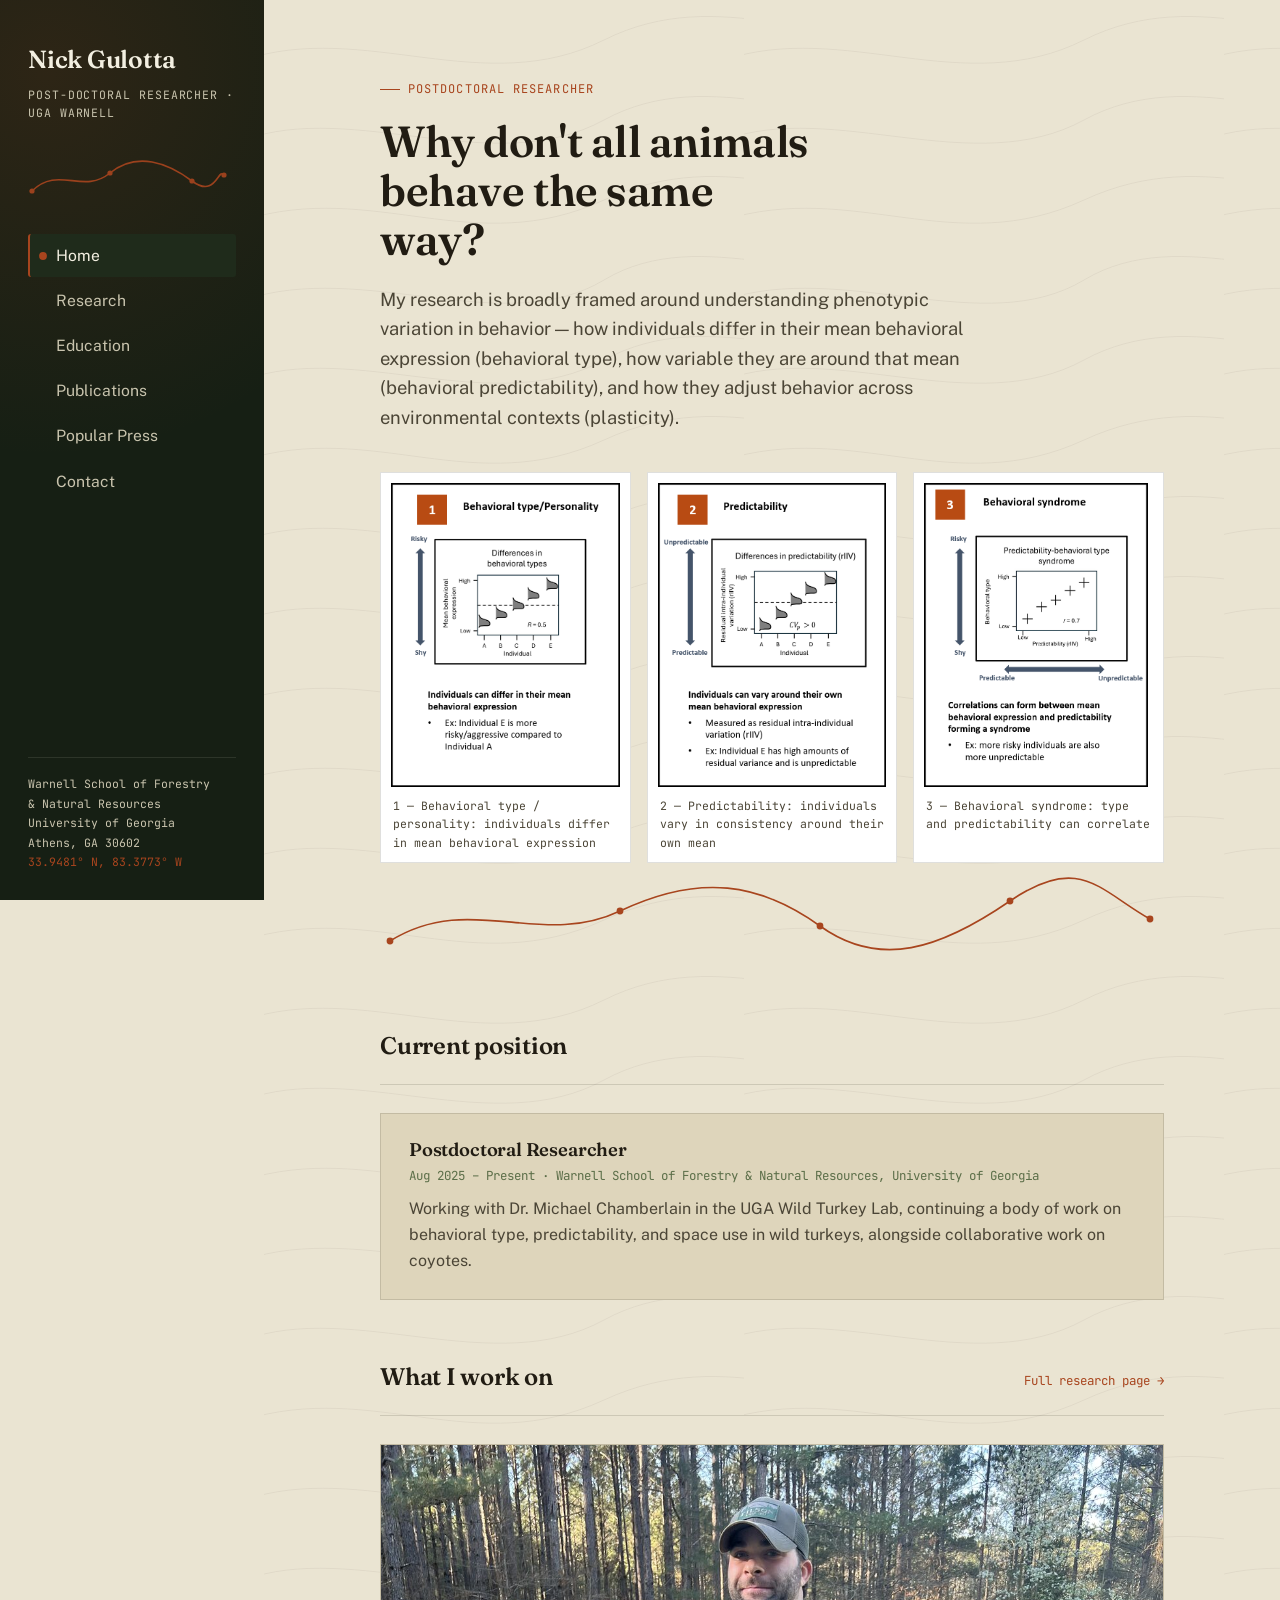
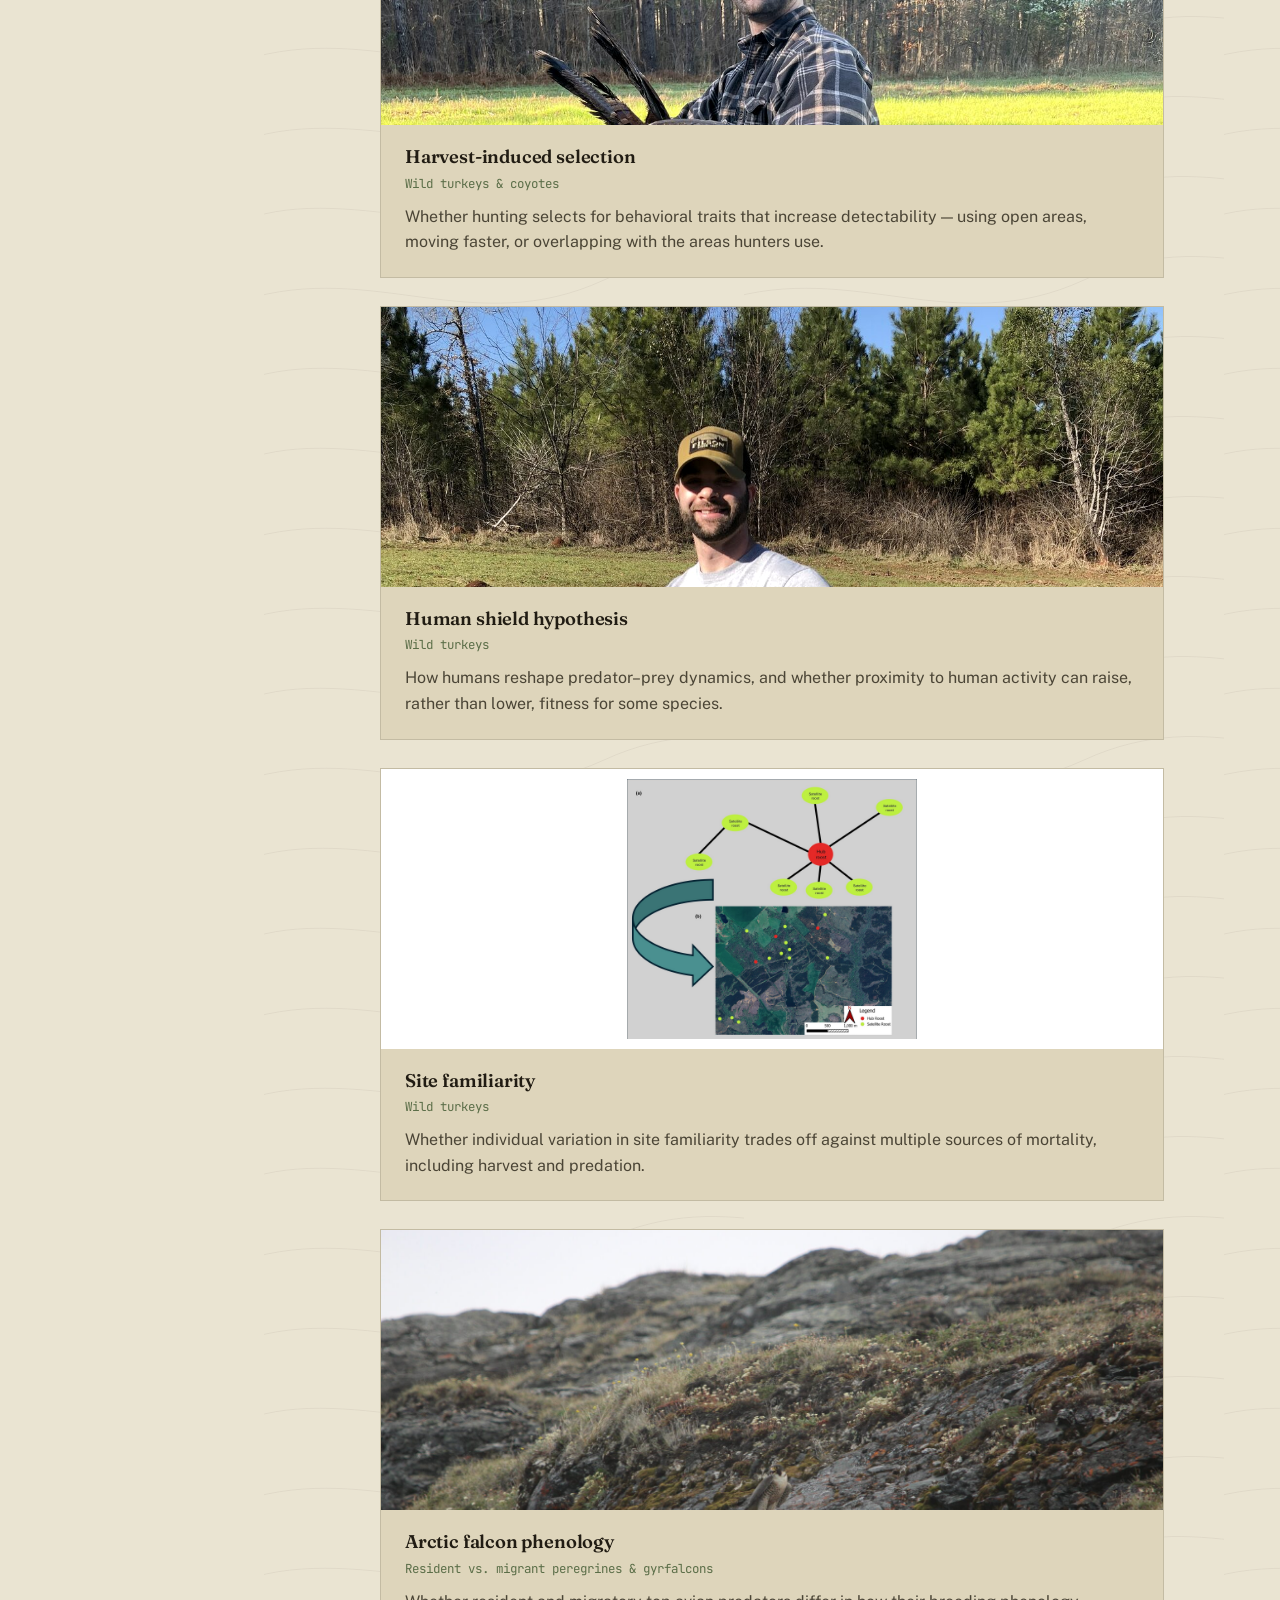
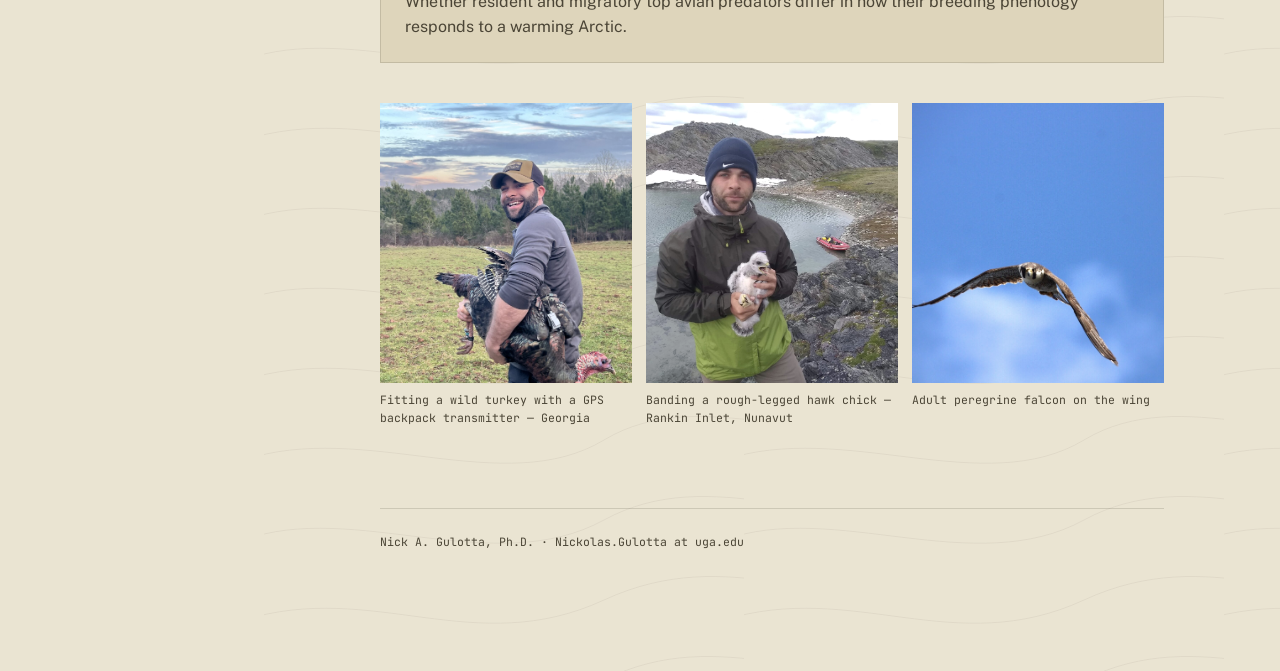
==== index.html @ 13ace090 "Add files via upload" ====
<!DOCTYPE html>
<html lang="en">
<head>
<meta charset="UTF-8">
<meta name="viewport" content="width=device-width, initial-scale=1.0">
<title>Nick Gulotta — Post-Doctoral Researcher</title>
<meta name="description" content="Nick A. Gulotta, Ph.D. — Postdoctoral researcher studying the causes and consequences of individual variation in animal movement and behavior.">
<link rel="preconnect" href="https://fonts.googleapis.com">
<link rel="preconnect" href="https://fonts.gstatic.com" crossorigin>
<link href="https://fonts.googleapis.com/css2?family=Fraunces:opsz,wght@9..144,400;9..144,500;9..144,600;9..144,700&family=Public+Sans:wght@400;500;600&family=JetBrains+Mono:wght@400;500&display=swap" rel="stylesheet">
<link rel="stylesheet" href="styles.css">
</head>
<body>
<div class="shell">

  <aside class="sidebar">
    <div class="brand">
      <span class="brand-name">Nick Gulotta</span>
      <span class="brand-role">Post-Doctoral Researcher · UGA Warnell</span>
    </div>
    <button class="nav-toggle" aria-expanded="false">Menu ▾</button>

    <div class="sidebar-track" aria-hidden="true">
      <svg width="200" height="46" viewBox="0 0 200 46" xmlns="http://www.w3.org/2000/svg">
        <path class="track-path" style="stroke-dasharray:220;stroke-dashoffset:220;" d="M4 36 C 30 10, 55 40, 82 18 S 140 8, 164 26 S 190 12, 196 20" stroke="#A8451E" stroke-width="1.4" fill="none" stroke-linecap="round"/>
        <circle class="track-dot" style="animation-delay:.3s" cx="4" cy="36" r="2.6"/>
        <circle class="track-dot" style="animation-delay:.9s" cx="82" cy="18" r="2.6"/>
        <circle class="track-dot" style="animation-delay:1.5s" cx="164" cy="26" r="2.6"/>
        <circle class="track-dot" style="animation-delay:2s" cx="196" cy="20" r="2.6"/>
      </svg>
    </div>

    <nav class="primary-nav" aria-label="Primary">
      <ul>
        <li><a href="index.html" class="active"><span class="wp"></span>Home</a></li>
        <li><a href="research.html"><span class="wp"></span>Research</a></li>
        <li><a href="education.html"><span class="wp"></span>Education</a></li>
        <li><a href="publications.html"><span class="wp"></span>Publications</a></li>
        <li><a href="press.html"><span class="wp"></span>Popular Press</a></li>
        <li><a href="contact.html"><span class="wp"></span>Contact</a></li>
      </ul>
    </nav>

    <div class="sidebar-foot">
      Warnell School of Forestry<br>&amp; Natural Resources<br>
      University of Georgia<br>
      Athens, GA 30602<br>
      <span class="coord">33.9481° N, 83.3773° W</span>
    </div>
  </aside>

  <main>
    <div class="page">

      <section class="hero">
        <span class="eyebrow">Postdoctoral Researcher</span>
        <h1>Why don't all animals behave the same way?</h1>
        <p class="lede">My research is broadly framed around understanding phenotypic variation in behavior — how individuals differ in their mean behavioral expression (behavioral type), how variable they are around that mean (behavioral predictability), and how they adjust behavior across environmental contexts (plasticity).</p>

        <div class="diagram-strip">
          <div class="d-item">
            <img src="images/plot-behavioral-type.png" alt="Diagram showing individuals differing in mean behavioral expression, from shy to risky">
            <div class="d-cap">1 — Behavioral type / personality: individuals differ in mean behavioral expression</div>
          </div>
          <div class="d-item">
            <img src="images/plot-predictability.png" alt="Diagram showing individuals differing in predictability of behavior around their mean">
            <div class="d-cap">2 — Predictability: individuals vary in consistency around their own mean</div>
          </div>
          <div class="d-item">
            <img src="images/plot-behavioral-syndrome.png" alt="Diagram showing a correlation between behavioral type and predictability, forming a behavioral syndrome">
            <div class="d-cap">3 — Behavioral syndrome: type and predictability can correlate</div>
          </div>
        </div>

        <div class="track-hero" aria-hidden="true">
          <svg width="100%" height="90" viewBox="0 0 780 90" preserveAspectRatio="xMinYMid meet" xmlns="http://www.w3.org/2000/svg">
            <path class="track-path" d="M10 70 C 90 20, 160 78, 240 40 S 380 12, 440 55 S 560 78, 630 30 S 720 20, 770 48" stroke-dasharray="900" stroke-dashoffset="900"/>
            <circle class="track-dot" style="animation-delay:.4s" cx="10" cy="70" r="3.4"/>
            <circle class="track-dot" style="animation-delay:1s" cx="240" cy="40" r="3.4"/>
            <circle class="track-dot" style="animation-delay:1.6s" cx="440" cy="55" r="3.4"/>
            <circle class="track-dot" style="animation-delay:2.1s" cx="630" cy="30" r="3.4"/>
            <circle class="track-dot" style="animation-delay:2.5s" cx="770" cy="48" r="3.4"/>
          </svg>
        </div>
      </section>

      <section class="section">
        <div class="section-head">
          <h2>Current position</h2>
        </div>
        <div class="card">
          <h3>Postdoctoral Researcher</h3>
          <div class="meta">Aug 2025 – Present · Warnell School of Forestry &amp; Natural Resources, University of Georgia</div>
          <p>Working with Dr. Michael Chamberlain in the UGA Wild Turkey Lab, continuing a body of work on behavioral type, predictability, and space use in wild turkeys, alongside collaborative work on coyotes.</p>
        </div>
      </section>

      <section class="section">
        <div class="section-head">
          <h2>What I work on</h2>
          <span class="count"><a href="research.html">Full research page →</a></span>
        </div>
        <div class="system-grid">
          <div class="card with-photo">
            <img src="images/turkey-harvest.jpg" alt="Nick Gulotta carrying a wild turkey after capture in Georgia">
            <div class="card-body">
              <h3>Harvest-induced selection</h3>
              <div class="meta">Wild turkeys &amp; coyotes</div>
              <p>Whether hunting selects for behavioral traits that increase detectability — using open areas, moving faster, or overlapping with the areas hunters use.</p>
            </div>
          </div>
          <div class="card with-photo">
            <img src="images/turkey-human-shield.jpg" alt="Nick Gulotta carrying a wild turkey in a sunny field, Georgia">
            <div class="card-body">
              <h3>Human shield hypothesis</h3>
              <div class="meta">Wild turkeys</div>
              <p>How humans reshape predator–prey dynamics, and whether proximity to human activity can raise, rather than lower, fitness for some species.</p>
            </div>
          </div>
          <div class="card with-photo">
            <img class="no-filter" src="images/diagram-hub-roost.png" alt="Diagram of a hub roost connected to several satellite roosts, with an aerial map showing roost locations">
            <div class="card-body">
              <h3>Site familiarity</h3>
              <div class="meta">Wild turkeys</div>
              <p>Whether individual variation in site familiarity trades off against multiple sources of mortality, including harvest and predation.</p>
            </div>
          </div>
          <div class="card with-photo">
            <img src="images/falcon-rock.jpg" alt="Peregrine falcon perched on an Arctic tundra rock outcrop">
            <div class="card-body">
              <h3>Arctic falcon phenology</h3>
              <div class="meta">Resident vs. migrant peregrines &amp; gyrfalcons</div>
              <p>Whether resident and migratory top avian predators differ in how their breeding phenology responds to a warming Arctic.</p>
            </div>
          </div>
        </div>
      </section>

      <div class="photo-strip">
        <div class="ps-item">
          <img src="images/nick-turkey-evening.jpg" alt="Nick Gulotta holding a wild turkey fitted with a GPS backpack transmitter, at dusk in Georgia">
          <div class="ps-cap">Fitting a wild turkey with a GPS backpack transmitter — Georgia</div>
        </div>
        <div class="ps-item">
          <img src="images/nick-falcon-chick.jpg" alt="Nick Gulotta holding a rough-legged hawk chick near Rankin Inlet, Nunavut">
          <div class="ps-cap">Banding a rough-legged hawk chick — Rankin Inlet, Nunavut</div>
        </div>
        <div class="ps-item">
          <img src="images/falcon-flying.jpg" alt="Adult peregrine falcon in flight against a blue sky">
          <div class="ps-cap">Adult peregrine falcon on the wing</div>
        </div>
      </div>

      <footer class="page-foot">
        Nick A. Gulotta, Ph.D. · Nickolas.Gulotta at uga.edu
      </footer>

    </div>
  </main>
</div>
<script src="script.js"></script>
</body>
</html>
---- styles.css ----
/* ============================================================
   Nick A. Gulotta — Wildlife Ecologist
   Design system: field journal + GPS telemetry
   ============================================================ */

:root{
  /* color */
  --pine:        #161F14;   /* sidebar / dark ground */
  --pine-2:      #1F2B1B;   /* hover on dark */
  --pine-line:   rgba(243,239,225,0.10);
  --paper:       #EAE4D2;   /* main content ground */
  --paper-2:     #DED5BB;   /* card ground */
  --paper-3:     #E2DBC5;
  --ink:         #211C13;   /* text on paper */
  --ink-soft:    #4B4536;   /* secondary text on paper */
  --cream:       #F3EFE1;   /* text on dark */
  --cream-soft:  #C9C4AE;   /* secondary text on dark */
  --rust:        #A8451E;   /* primary accent */
  --rust-2:      #8C3717;   /* accent hover / deep */
  --moss:        #5B6E48;   /* secondary accent */
  --line:        rgba(33,28,19,0.14);

  /* type */
  --font-display: "Fraunces", "Iowan Old Style", Georgia, serif;
  --font-body: "Public Sans", -apple-system, BlinkMacSystemFont, "Segoe UI", sans-serif;
  --font-mono: "JetBrains Mono", ui-monospace, "SFMono-Regular", Menlo, monospace;

  --sidebar-w: 264px;

  --contour: url('data:image/svg+xml;utf8,<svg xmlns="http://www.w3.org/2000/svg" width="480" height="480"><g fill="none" stroke="%23211C13" stroke-opacity="0.05" stroke-width="1"><path d="M-20 60 C 100 20, 220 100, 340 40 S 560 60, 640 10"/><path d="M-20 140 C 90 100, 230 180, 340 120 S 560 140, 640 90"/><path d="M-20 220 C 110 180, 210 260, 340 200 S 560 220, 640 170"/><path d="M-20 300 C 100 260, 240 340, 340 280 S 560 300, 640 250"/><path d="M-20 380 C 90 340, 230 420, 340 360 S 560 380, 640 330"/><path d="M-20 460 C 110 420, 210 500, 340 440 S 560 460, 640 410"/></g></svg>');
}

*, *::before, *::after{ box-sizing: border-box; }
html{ scroll-behavior: smooth; }
body{
  margin: 0;
  background: var(--paper);
  color: var(--ink);
  font-family: var(--font-body);
  font-size: 16px;
  line-height: 1.6;
  -webkit-font-smoothing: antialiased;
}
img{ max-width: 100%; display: block; }
a{ color: var(--rust); text-decoration: none; }
a:hover{ color: var(--rust-2); text-decoration: underline; }
a:focus-visible, button:focus-visible{
  outline: 2px solid var(--rust);
  outline-offset: 2px;
}
h1,h2,h3,h4{
  font-family: var(--font-display);
  font-weight: 600;
  color: var(--ink);
  line-height: 1.12;
  margin: 0 0 0.5em;
  letter-spacing: -0.01em;
}
p{ margin: 0 0 1em; }
.mono{ font-family: var(--font-mono); }

/* ---------- layout shell ---------- */
.shell{
  display: grid;
  grid-template-columns: var(--sidebar-w) 1fr;
  min-height: 100vh;
}

/* ---------- sidebar ---------- */
.sidebar{
  background: var(--pine);
  color: var(--cream);
  padding: 40px 28px 28px;
  position: sticky;
  top: 0;
  height: 100vh;
  display: flex;
  flex-direction: column;
  background-image:
    radial-gradient(circle at 18% 8%, rgba(168,69,30,0.16), transparent 45%);
}
.brand{
  display: block;
  margin-bottom: 6px;
}
.brand-name{
  font-family: var(--font-display);
  font-size: 1.55rem;
  font-weight: 600;
  color: var(--cream);
  letter-spacing: -0.01em;
}
.brand-role{
  display: block;
  font-family: var(--font-mono);
  font-size: 0.72rem;
  letter-spacing: 0.08em;
  text-transform: uppercase;
  color: var(--cream-soft);
  margin-top: 6px;
}
.sidebar-track{ margin: 26px 0 8px; opacity: 0.9; }

nav.primary-nav{
  margin-top: 18px;
  flex: 1;
}
nav.primary-nav ul{
  list-style: none;
  margin: 0; padding: 0;
}
nav.primary-nav li + li{ margin-top: 2px; }
nav.primary-nav a{
  display: flex;
  align-items: center;
  gap: 10px;
  color: var(--cream-soft);
  font-size: 0.98rem;
  padding: 9px 10px;
  border-radius: 3px;
  text-decoration: none;
  transition: color .15s ease, background .15s ease, padding-left .15s ease;
  border-left: 2px solid transparent;
}
nav.primary-nav a .wp{
  width: 6px; height: 6px; border-radius: 50%;
  background: transparent;
  flex: none;
  transition: background .15s ease, transform .15s ease;
}
nav.primary-nav a:hover{
  color: var(--cream);
  background: var(--pine-2);
  text-decoration: none;
}
nav.primary-nav a.active{
  color: var(--cream);
  border-left-color: var(--rust);
  background: var(--pine-2);
}
nav.primary-nav a.active .wp{
  background: var(--rust);
  transform: scale(1.3);
}

.sidebar-foot{
  border-top: 1px solid var(--pine-line);
  padding-top: 16px;
  font-family: var(--font-mono);
  font-size: 0.72rem;
  color: var(--cream-soft);
  line-height: 1.7;
}
.sidebar-foot .coord{ color: var(--rust); }

/* mobile nav toggle */
.nav-toggle{ display: none; }

/* ---------- main content ---------- */
main{
  position: relative;
  background-color: var(--paper);
  background-image: var(--contour);
  background-size: 480px 480px;
}
.page{
  max-width: 880px;
  margin: 0 auto;
  padding: 72px 48px 120px;
}
.page.wide{ max-width: 1000px; }

.eyebrow{
  display: inline-flex;
  align-items: center;
  gap: 8px;
  font-family: var(--font-mono);
  font-size: 0.75rem;
  letter-spacing: 0.09em;
  text-transform: uppercase;
  color: var(--rust);
  margin-bottom: 18px;
}
.eyebrow::before{
  content: "";
  width: 20px; height: 1px;
  background: var(--rust);
}

.hero h1{
  font-size: clamp(2.1rem, 3.4vw, 3.15rem);
  max-width: 15ch;
}
.hero .lede{
  font-size: 1.15rem;
  color: var(--ink-soft);
  max-width: 56ch;
  margin-top: 18px;
}

/* stat row */
.stats{
  display: grid;
  grid-template-columns: repeat(3, 1fr);
  gap: 1px;
  background: var(--line);
  border: 1px solid var(--line);
  margin: 48px 0 8px;
}
.stat{
  background: var(--paper);
  padding: 22px 20px;
}
.stat .num{
  font-family: var(--font-display);
  font-size: 2.1rem;
  color: var(--rust);
  display: block;
}
.stat .label{
  font-family: var(--font-mono);
  font-size: 0.72rem;
  text-transform: uppercase;
  letter-spacing: 0.06em;
  color: var(--ink-soft);
}

/* section */
.section{ margin-top: 64px; }
.section-head{
  display: flex;
  align-items: baseline;
  justify-content: space-between;
  gap: 16px;
  border-bottom: 1px solid var(--line);
  padding-bottom: 12px;
  margin-bottom: 28px;
}
.section-head h2{ font-size: 1.5rem; }
.section-head .count{
  font-family: var(--font-mono);
  font-size: 0.78rem;
  color: var(--ink-soft);
}

/* card */
.card{
  background: var(--paper-2);
  border: 1px solid var(--line);
  padding: 26px 28px;
}
.card + .card{ margin-top: 14px; }
.card h3{ font-size: 1.15rem; margin-bottom: 6px; }
.card .meta{
  font-family: var(--font-mono);
  font-size: 0.78rem;
  color: var(--moss);
  margin-bottom: 10px;
}
.card p{ color: var(--ink-soft); margin-bottom: 0; }

.system-grid{
  display: grid;
  gap: 14px;
}

/* publication entries */
.pub{
  display: grid;
  grid-template-columns: 64px 1fr;
  gap: 20px;
  padding: 20px 0;
  border-bottom: 1px solid var(--line);
}
.pub:first-child{ padding-top: 0; }
.pub .year{
  font-family: var(--font-mono);
  color: var(--rust);
  font-size: 0.95rem;
  padding-top: 2px;
}
.pub h3{ font-size: 1.05rem; margin-bottom: 6px; font-family: var(--font-body); font-weight: 600;}
.pub .cite{ color: var(--ink-soft); margin-bottom: 6px; }
.pub .doi{ font-family: var(--font-mono); font-size: 0.82rem; }
.status-tag{
  display: inline-block;
  font-family: var(--font-mono);
  font-size: 0.68rem;
  text-transform: uppercase;
  letter-spacing: 0.05em;
  padding: 3px 8px;
  border: 1px solid var(--moss);
  color: var(--moss);
  margin-top: 6px;
}

/* press list */
.press-item{
  display: flex;
  justify-content: space-between;
  align-items: flex-start;
  gap: 20px;
  padding: 18px 0;
  border-bottom: 1px solid var(--line);
}
.press-item h3{ font-size: 1.02rem; margin-bottom: 4px; font-family: var(--font-body); font-weight: 600;}
.press-item .outlet{
  font-family: var(--font-mono);
  font-size: 0.78rem;
  color: var(--moss);
}
.press-item .yr{
  font-family: var(--font-mono);
  font-size: 0.85rem;
  color: var(--ink-soft);
  white-space: nowrap;
  padding-top: 2px;
}

/* tags */
.tags{ display: flex; flex-wrap: wrap; gap: 8px; margin-top: 6px;}
.tag{
  font-family: var(--font-mono);
  font-size: 0.72rem;
  padding: 4px 10px;
  border: 1px solid var(--line);
  color: var(--ink-soft);
}

/* contact */
.contact-grid{
  display: grid;
  grid-template-columns: 1fr 1fr;
  gap: 40px;
  margin-top: 40px;
}
.contact-block h3{
  font-family: var(--font-mono);
  font-size: 0.75rem;
  text-transform: uppercase;
  letter-spacing: 0.07em;
  color: var(--moss);
  margin-bottom: 10px;
}
.contact-block p{ color: var(--ink-soft); }
.btn{
  display: inline-flex;
  align-items: center;
  gap: 10px;
  background: var(--rust);
  color: var(--cream);
  font-family: var(--font-mono);
  font-size: 0.85rem;
  padding: 12px 20px;
  border: none;
  margin-top: 8px;
}
.btn:hover{ background: var(--rust-2); color: var(--cream); text-decoration:none; }

/* diagrams / conceptual figures (no photo color treatment) */
.diagram-strip{
  display: grid;
  grid-template-columns: repeat(3, 1fr);
  gap: 16px;
  margin: 40px 0 8px;
}
.diagram-strip .d-item{
  background: #fff;
  border: 1px solid var(--line);
  padding: 10px;
}
.diagram-strip img{
  width: 100%;
  height: auto;
  display: block;
}
.diagram-strip .d-cap{
  font-family: var(--font-mono);
  font-size: 0.72rem;
  color: var(--ink-soft);
  padding: 10px 2px 0;
}
.figure.diagram img{
  filter: none;
  background: #fff;
  border: 1px solid var(--line);
  padding: 10px;
}
@media (max-width: 880px){
  .diagram-strip{ grid-template-columns: 1fr; }
}

/* card with photo, used on home "what I work on" grid */
.card.with-photo{ padding: 0; overflow: hidden; }
.card.with-photo img{
  width: 100%;
  height: 280px;
  object-fit: cover;
  object-position: center 14%;
  display: block;
  filter: saturate(0.92) contrast(1.02);
}
.card.with-photo img.no-filter{
  filter: none;
  object-fit: contain;
  object-position: center;
  background: #fff;
  height: 280px;
  padding: 10px;
}
.card.with-photo .card-body{ padding: 22px 24px; }

/* journal cover art */
.cover-art{
  margin: 32px 0 8px;
  display: inline-block;
}
.cover-art img{
  width: 220px;
  height: auto;
  display: block;
  border: 1px solid var(--line);
  box-shadow: 6px 6px 0 var(--paper-2), 6px 6px 0 1px var(--line);
}

/* photos */
.figure{ margin: 28px 0 0; }
.figure img{
  width: 100%;
  height: auto;
  filter: saturate(0.92) contrast(1.02);
}
.figure figcaption{
  font-family: var(--font-mono);
  font-size: 0.75rem;
  color: var(--ink-soft);
  padding-top: 8px;
  border-top: 1px solid var(--line);
  margin-top: 8px;
}
.photo-strip{
  display: grid;
  grid-template-columns: repeat(3, 1fr);
  gap: 14px;
  margin: 40px 0 8px;
}
.photo-strip.cols-2{ grid-template-columns: repeat(2, 1fr); }
.photo-strip .ps-item{ overflow: hidden; }
.photo-strip img.no-filter{
  filter: none;
  object-fit: contain;
  object-position: center;
  background: #fff;
  padding: 10px;
}
.photo-strip img{
  width: 100%;
  height: 280px;
  object-fit: cover;
  object-position: center 20%;
  display: block;
  filter: saturate(0.92) contrast(1.02);
  transition: transform .35s ease;
}
.photo-strip .ps-item:hover img{ transform: scale(1.04); }
.photo-strip .ps-cap{
  font-family: var(--font-mono);
  font-size: 0.72rem;
  color: var(--ink-soft);
  padding-top: 8px;
}
.hero-photo{
  margin-top: 40px;
  position: relative;
}
.hero-photo img{
  width: 100%;
  height: min(58vh, 480px);
  object-fit: cover;
  filter: saturate(0.9) contrast(1.03);
}
.hero-photo .hp-cap{
  font-family: var(--font-mono);
  font-size: 0.72rem;
  color: var(--ink-soft);
  padding-top: 8px;
}
@media (max-width: 880px){
  .photo-strip{ grid-template-columns: 1fr 1fr; }
  .photo-strip img{ height: 200px; }
}
@media (max-width: 560px){
  .photo-strip{ grid-template-columns: 1fr; }
}

footer.page-foot{
  border-top: 1px solid var(--line);
  margin-top: 80px;
  padding-top: 24px;
  font-family: var(--font-mono);
  font-size: 0.72rem;
  color: var(--ink-soft);
}

/* GPS track svg */
.track-hero{ margin: 8px 0 0; }
.track-path{
  fill: none;
  stroke: var(--rust);
  stroke-width: 1.6;
  stroke-linecap: round;
  stroke-dasharray: 900;
  stroke-dashoffset: 900;
  animation: draw 2.4s ease forwards .2s;
}
.track-dot{
  fill: var(--rust);
  opacity: 0;
  animation: fadein .4s ease forwards;
}
@keyframes draw{ to{ stroke-dashoffset: 0; } }
@keyframes fadein{ to{ opacity: 1; } }
@media (prefers-reduced-motion: reduce){
  .track-path{ animation: none; stroke-dashoffset: 0; }
  .track-dot{ animation: none; opacity: 1; }
}

/* ---------- responsive ---------- */
@media (max-width: 880px){
  .shell{ grid-template-columns: 1fr; }
  .sidebar{
    position: relative;
    height: auto;
    padding: 20px 24px;
    flex-direction: row;
    align-items: center;
    flex-wrap: wrap;
  }
  .brand{ flex: 1; margin-bottom:0; }
  .sidebar-track, .sidebar-foot{ display: none; }
  .nav-toggle{
    display: inline-flex;
    background: none;
    border: 1px solid var(--pine-line);
    color: var(--cream);
    font-family: var(--font-mono);
    font-size: 0.72rem;
    padding: 8px 12px;
    cursor: pointer;
  }
  nav.primary-nav{
    flex-basis: 100%;
    margin-top: 16px;
    max-height: 0;
    overflow: hidden;
    transition: max-height .25s ease;
  }
  nav.primary-nav.open{ max-height: 400px; }
  .page{ padding: 48px 22px 80px; }
  .stats{ grid-template-columns: 1fr; }
  .contact-grid{ grid-template-columns: 1fr; }
  .pub{ grid-template-columns: 1fr; gap: 4px; }
}
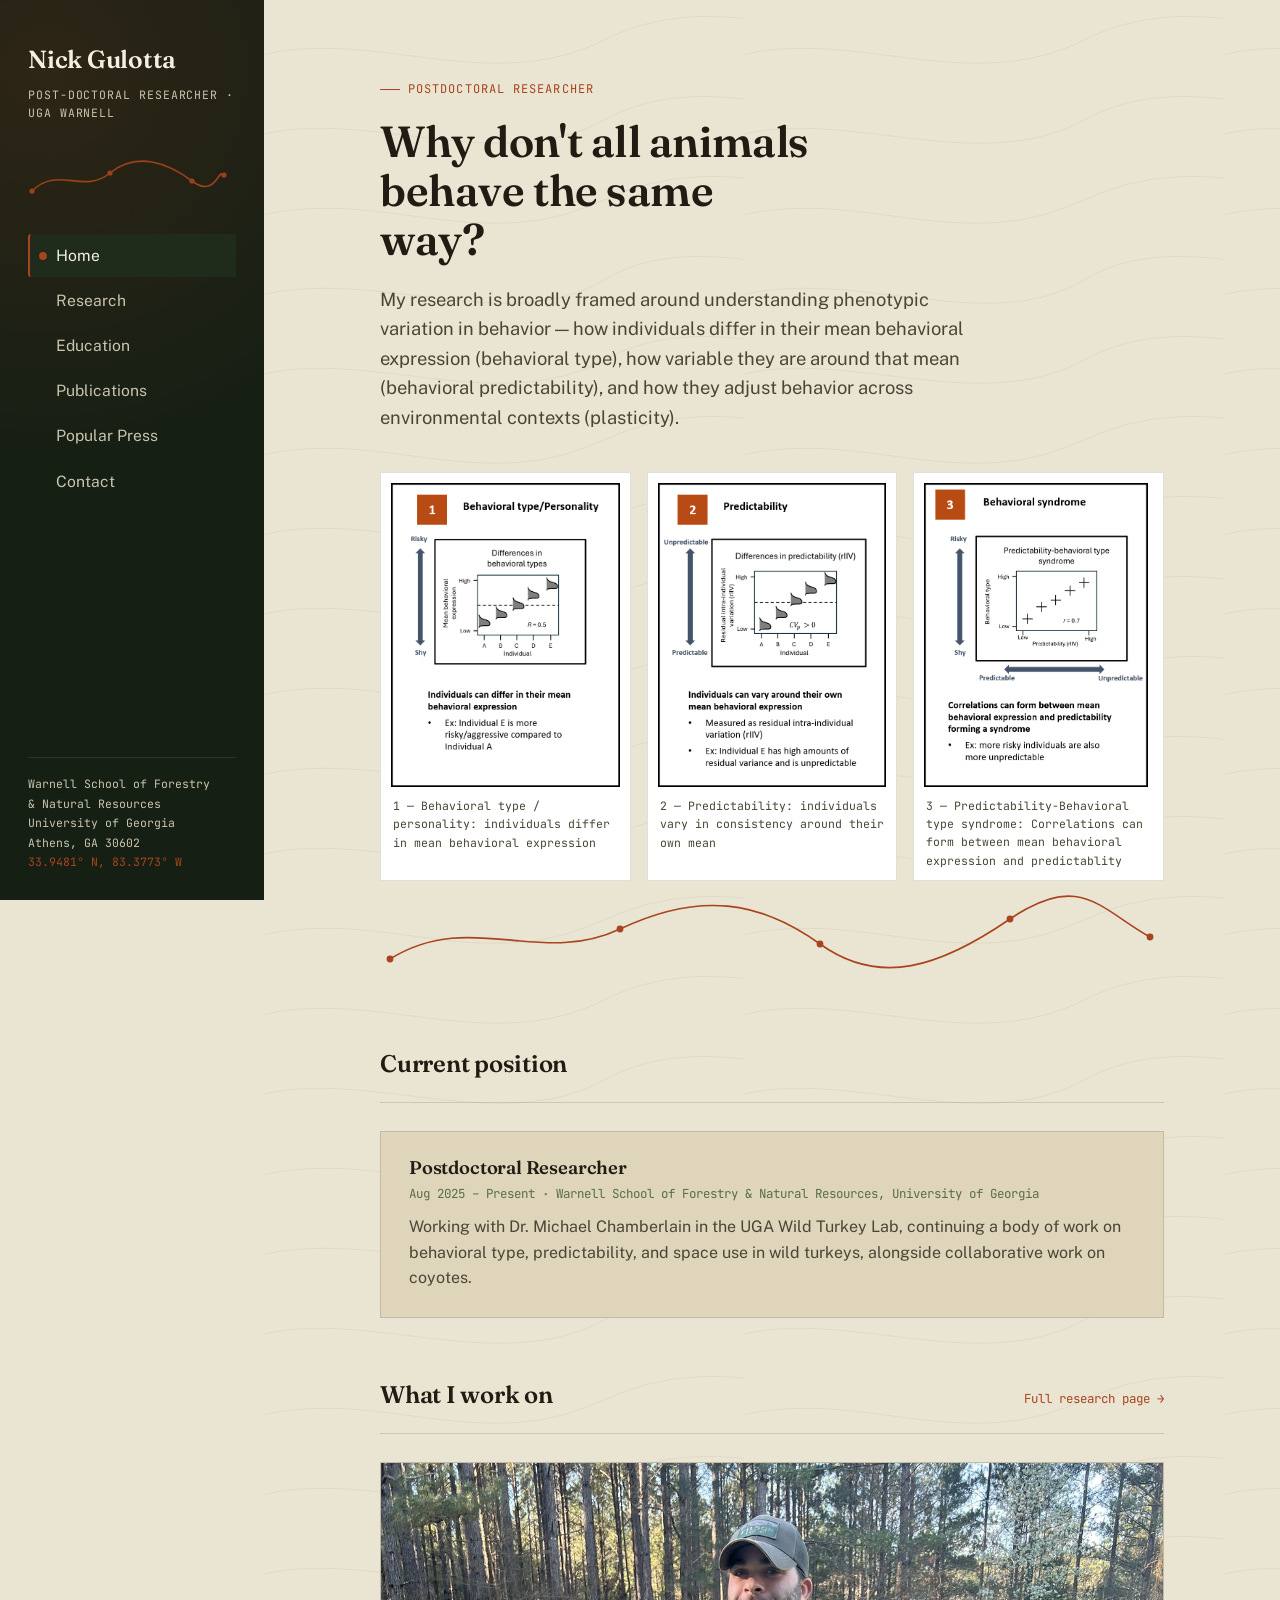
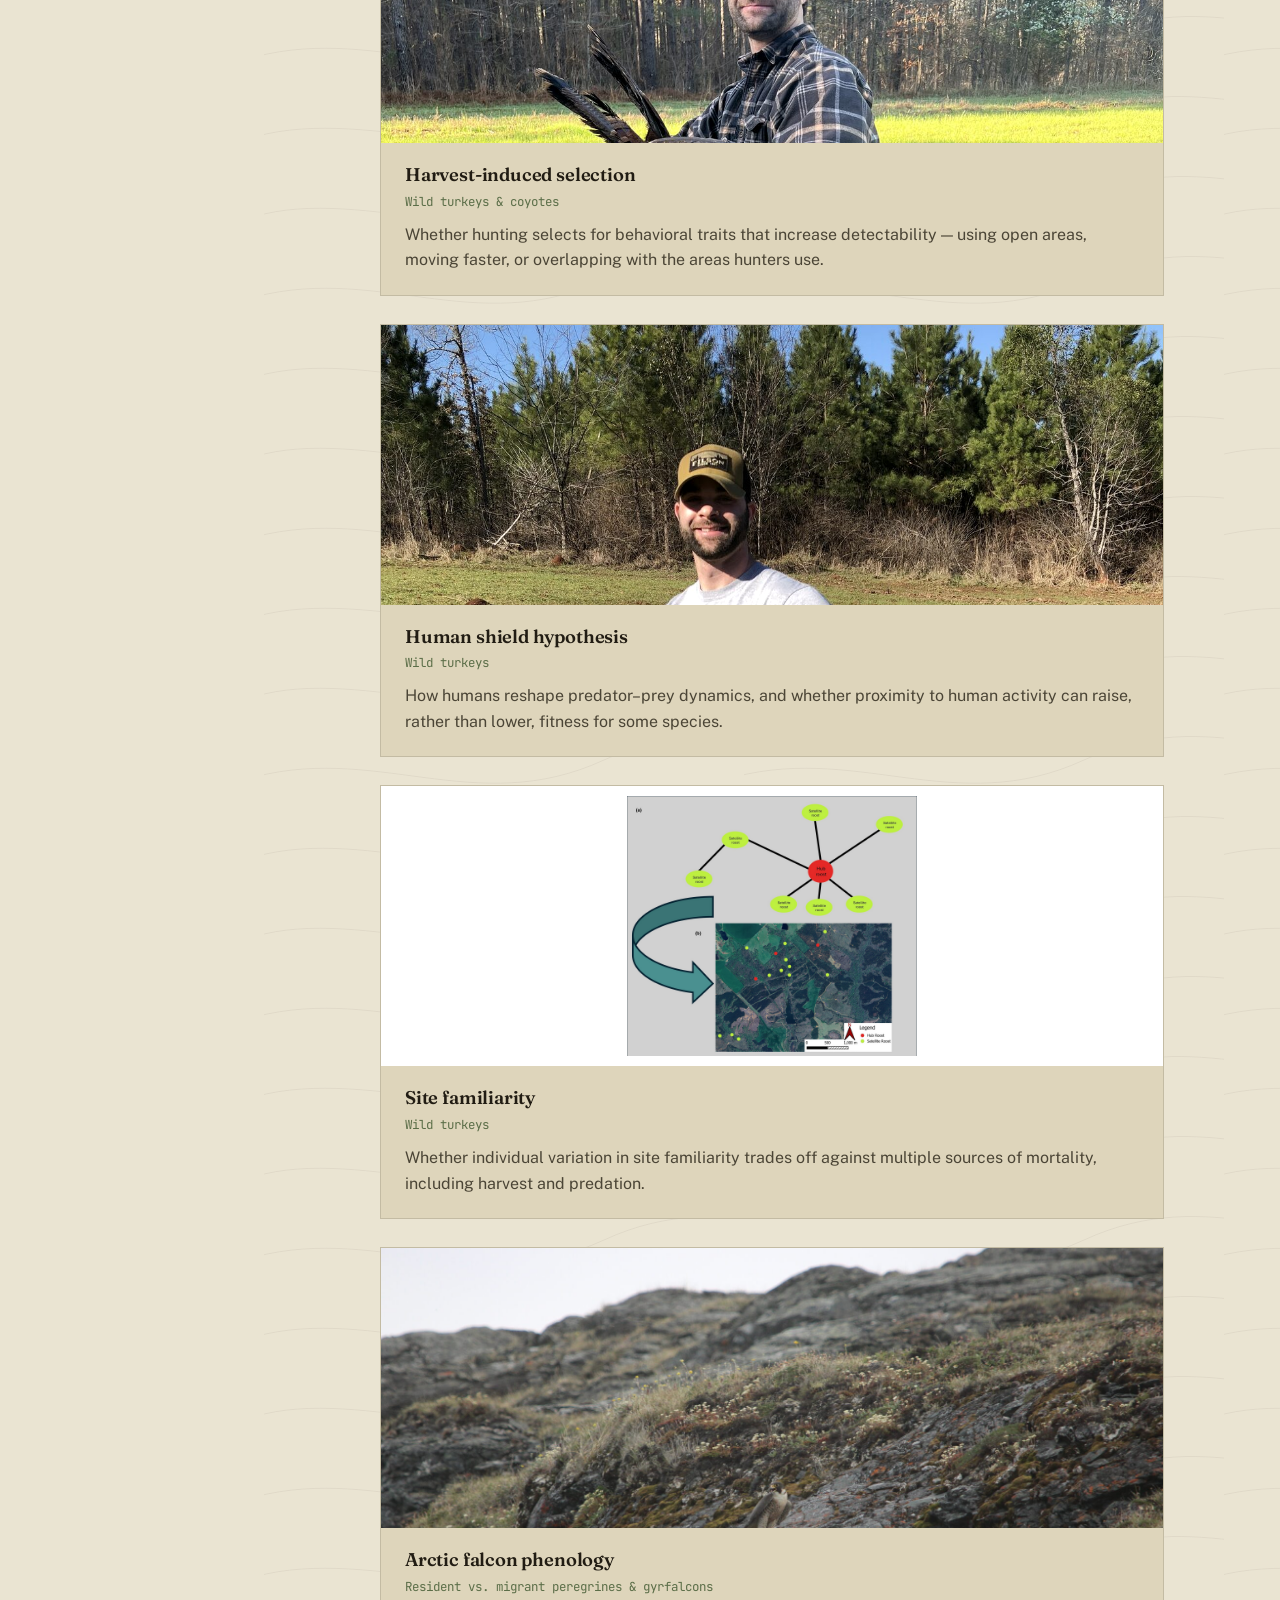
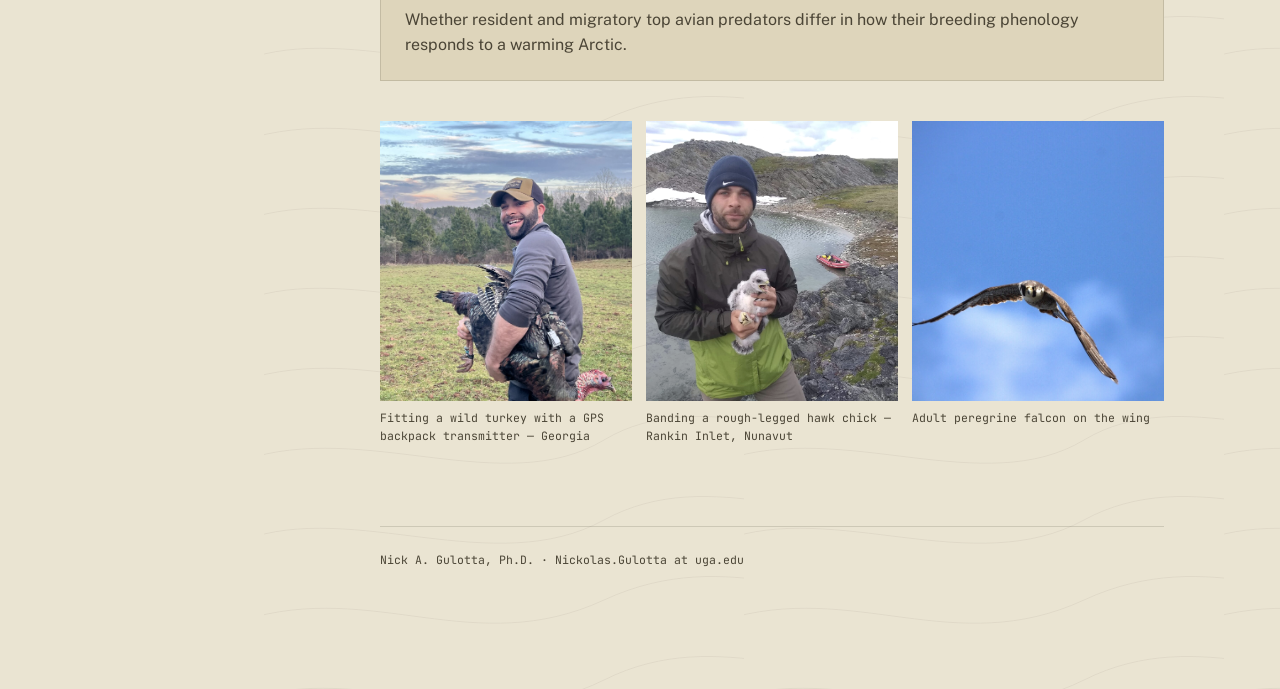
==== commit 8096bc1c: "Update index.html" ====
--- a/index.html
+++ b/index.html
@@ -68,7 +68,7 @@
           </div>
           <div class="d-item">
             <img src="images/plot-behavioral-syndrome.png" alt="Diagram showing a correlation between behavioral type and predictability, forming a behavioral syndrome">
-            <div class="d-cap">3 — Behavioral syndrome: type and predictability can correlate</div>
+            <div class="d-cap">3 — Predictability-Behavioral type syndrome: Correlations can form between mean behavioral expression and predictablity</div>
           </div>
         </div>
 
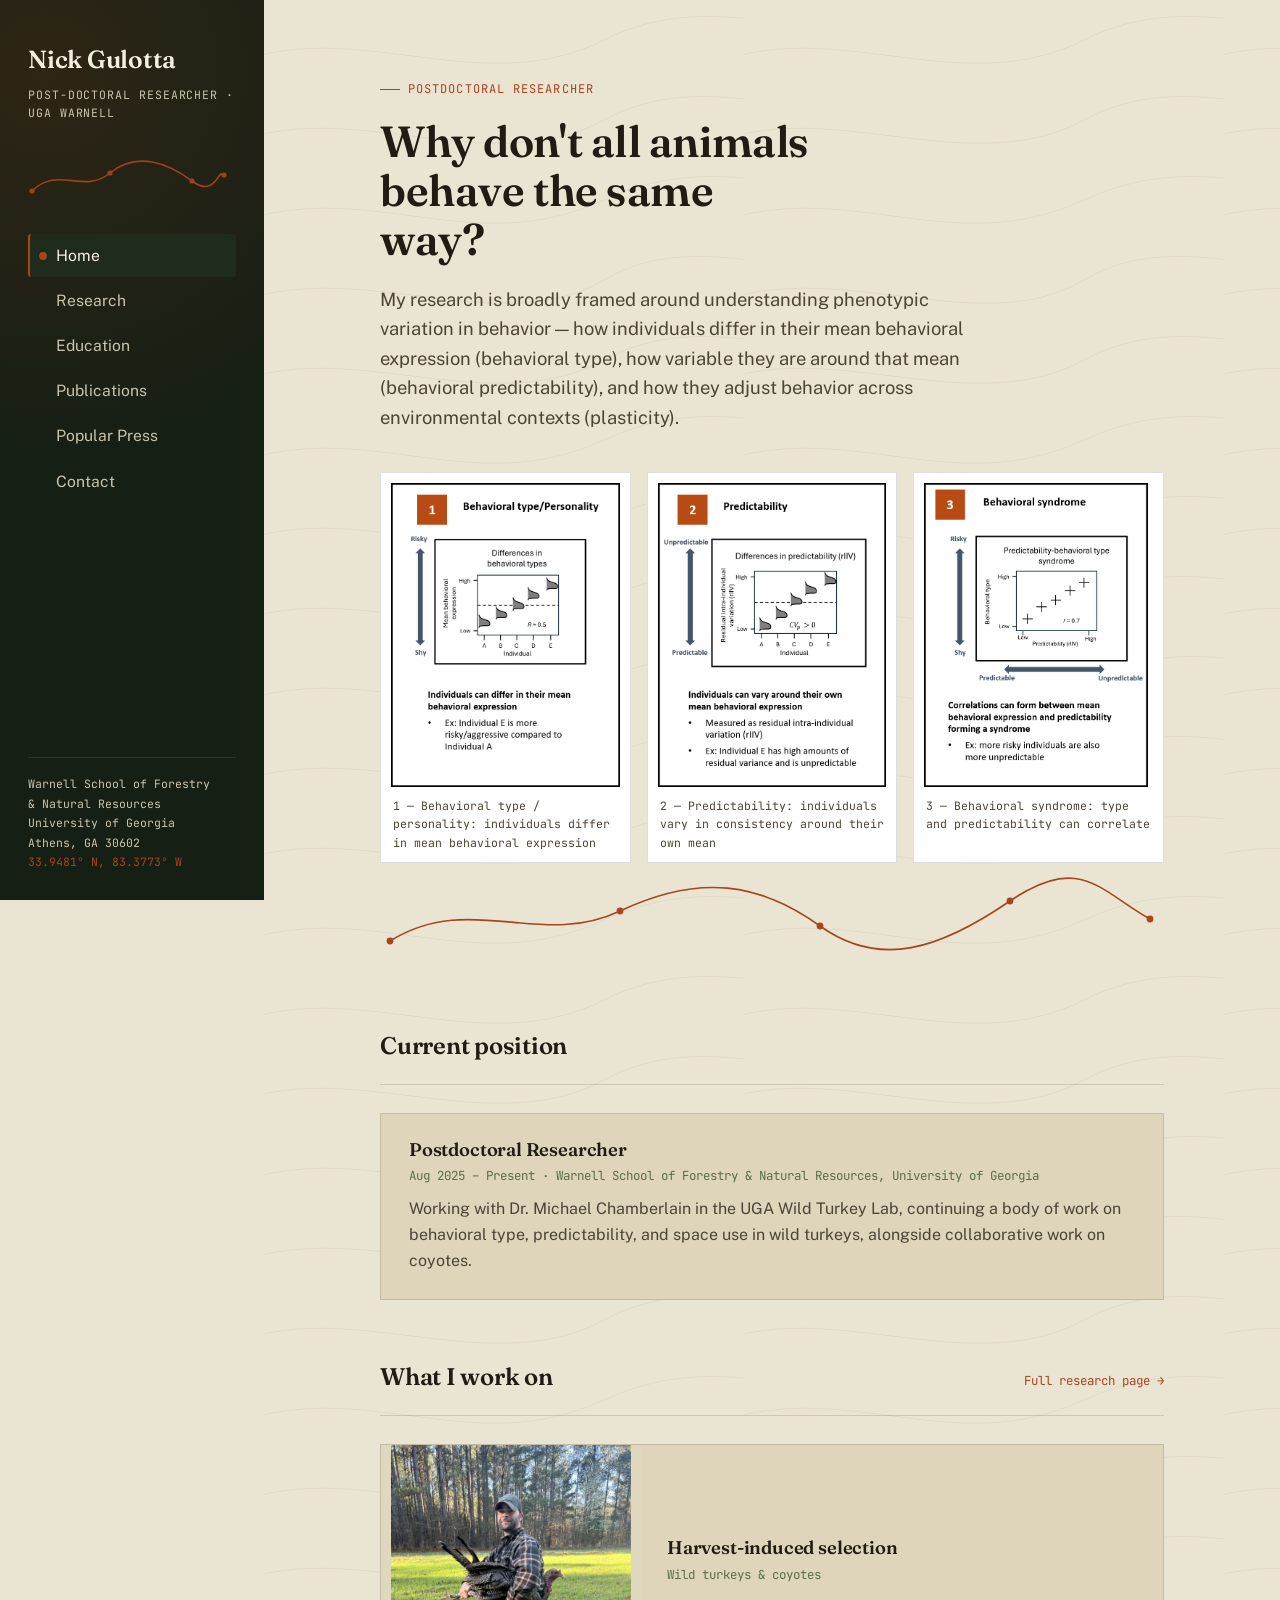
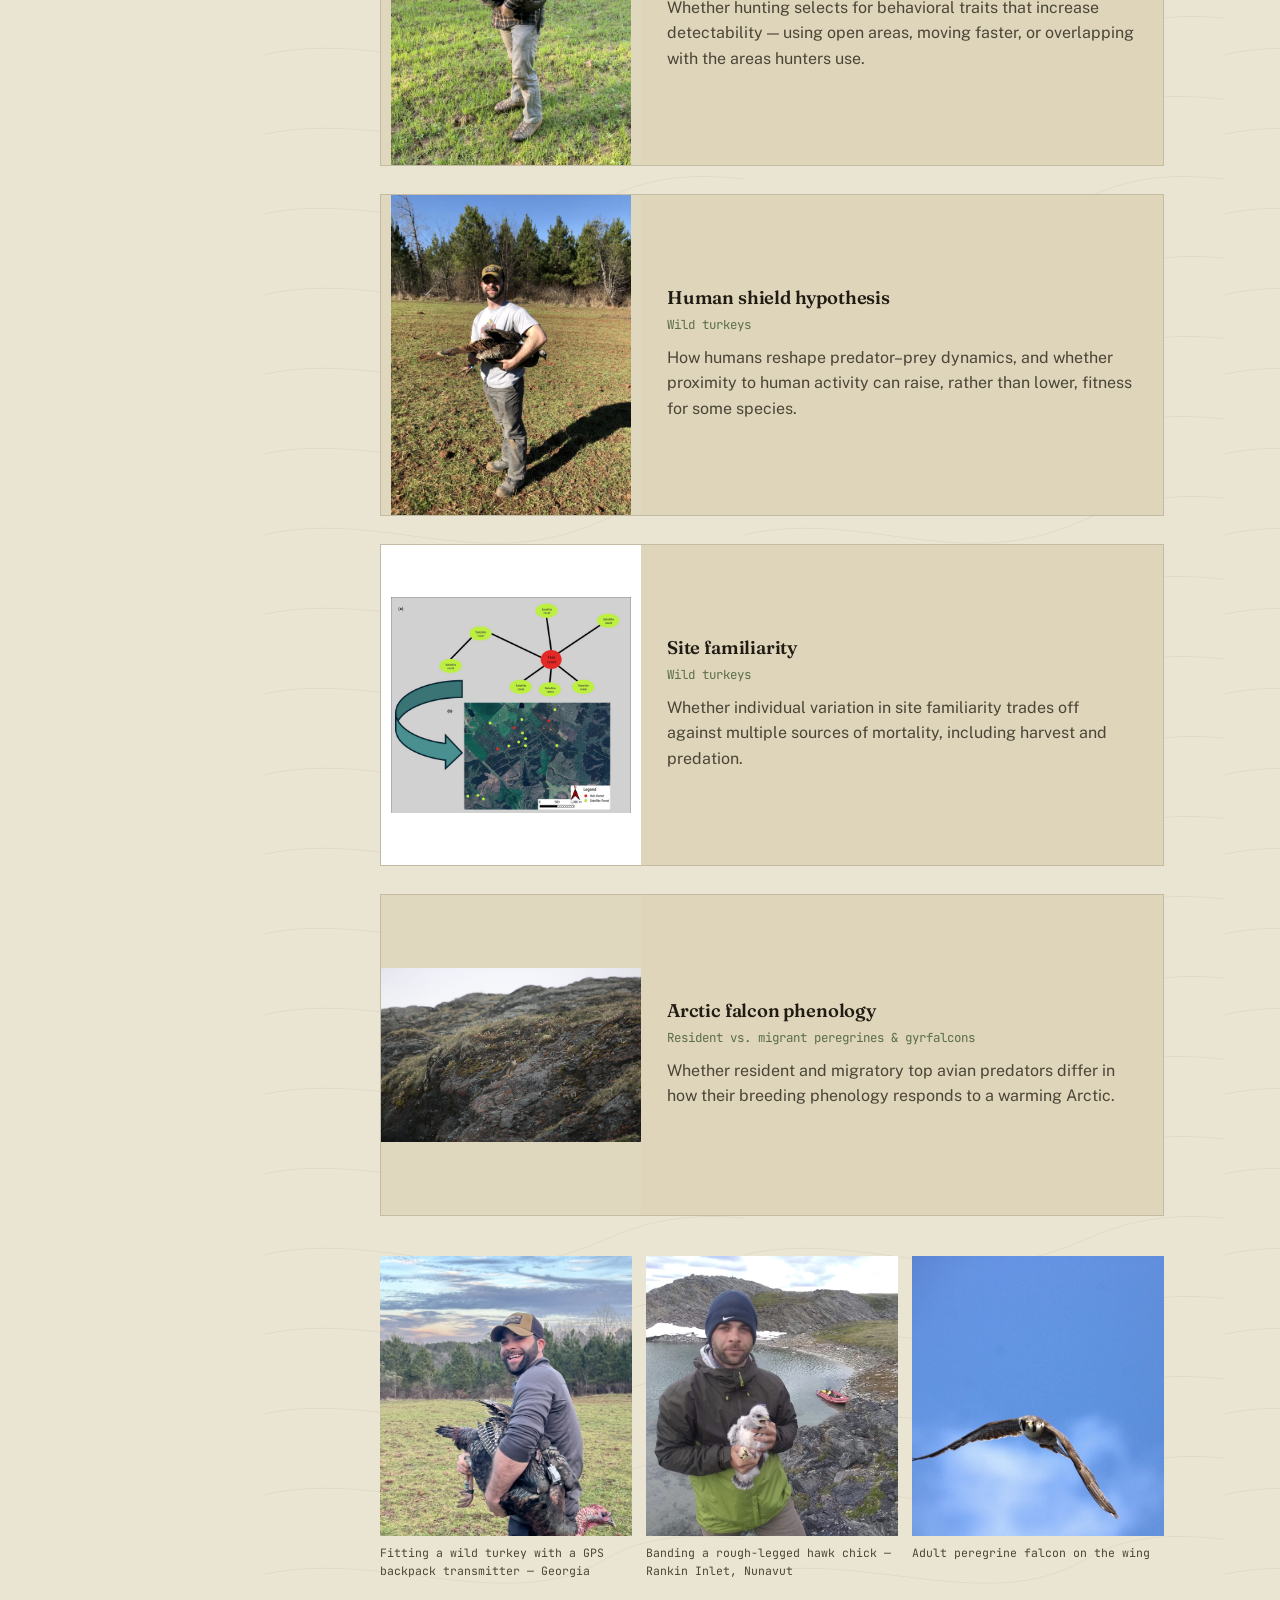
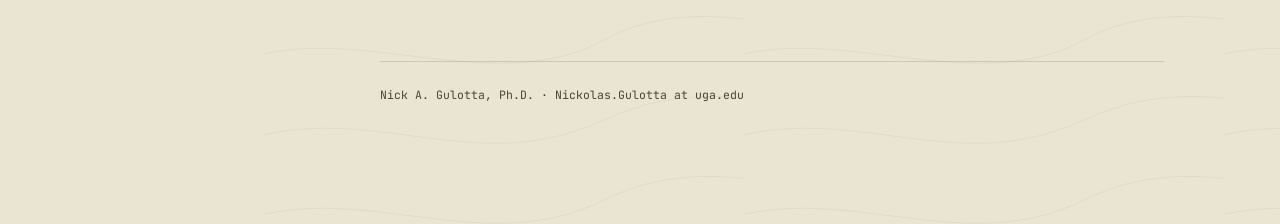
==== commit 7b3aa540: "Add files via upload" ====
--- a/index.html
+++ b/index.html
@@ -68,7 +68,7 @@
           </div>
           <div class="d-item">
             <img src="images/plot-behavioral-syndrome.png" alt="Diagram showing a correlation between behavioral type and predictability, forming a behavioral syndrome">
-            <div class="d-cap">3 — Predictability-Behavioral type syndrome: Correlations can form between mean behavioral expression and predictablity</div>
+            <div class="d-cap">3 — Behavioral syndrome: type and predictability can correlate</div>
           </div>
         </div>
 
--- a/styles.css
+++ b/styles.css
@@ -391,12 +391,19 @@
 }
 
 /* card with photo, used on home "what I work on" grid */
-.card.with-photo{ padding: 0; overflow: hidden; }
+.card.with-photo{
+  padding: 0;
+  overflow: hidden;
+  display: flex;
+  flex-direction: row;
+  align-items: stretch;
+}
 .card.with-photo img{
-  width: 100%;
-  height: 280px;
-  object-fit: cover;
-  object-position: center 14%;
+  width: 260px;
+  min-width: 260px;
+  height: 320px;
+  object-fit: contain;
+  background: var(--paper-2);
   display: block;
   filter: saturate(0.92) contrast(1.02);
 }
@@ -405,10 +412,24 @@
   object-fit: contain;
   object-position: center;
   background: #fff;
-  height: 280px;
   padding: 10px;
 }
-.card.with-photo .card-body{ padding: 22px 24px; }
+.card.with-photo .card-body{
+  padding: 22px 26px;
+  flex: 1;
+  min-width: 0;
+  display: flex;
+  flex-direction: column;
+  justify-content: center;
+}
+@media (max-width: 640px){
+  .card.with-photo{ flex-direction: column; }
+  .card.with-photo img{
+    width: 100%;
+    min-width: 0;
+    height: 280px;
+  }
+}
 
 /* journal cover art */
 .cover-art{
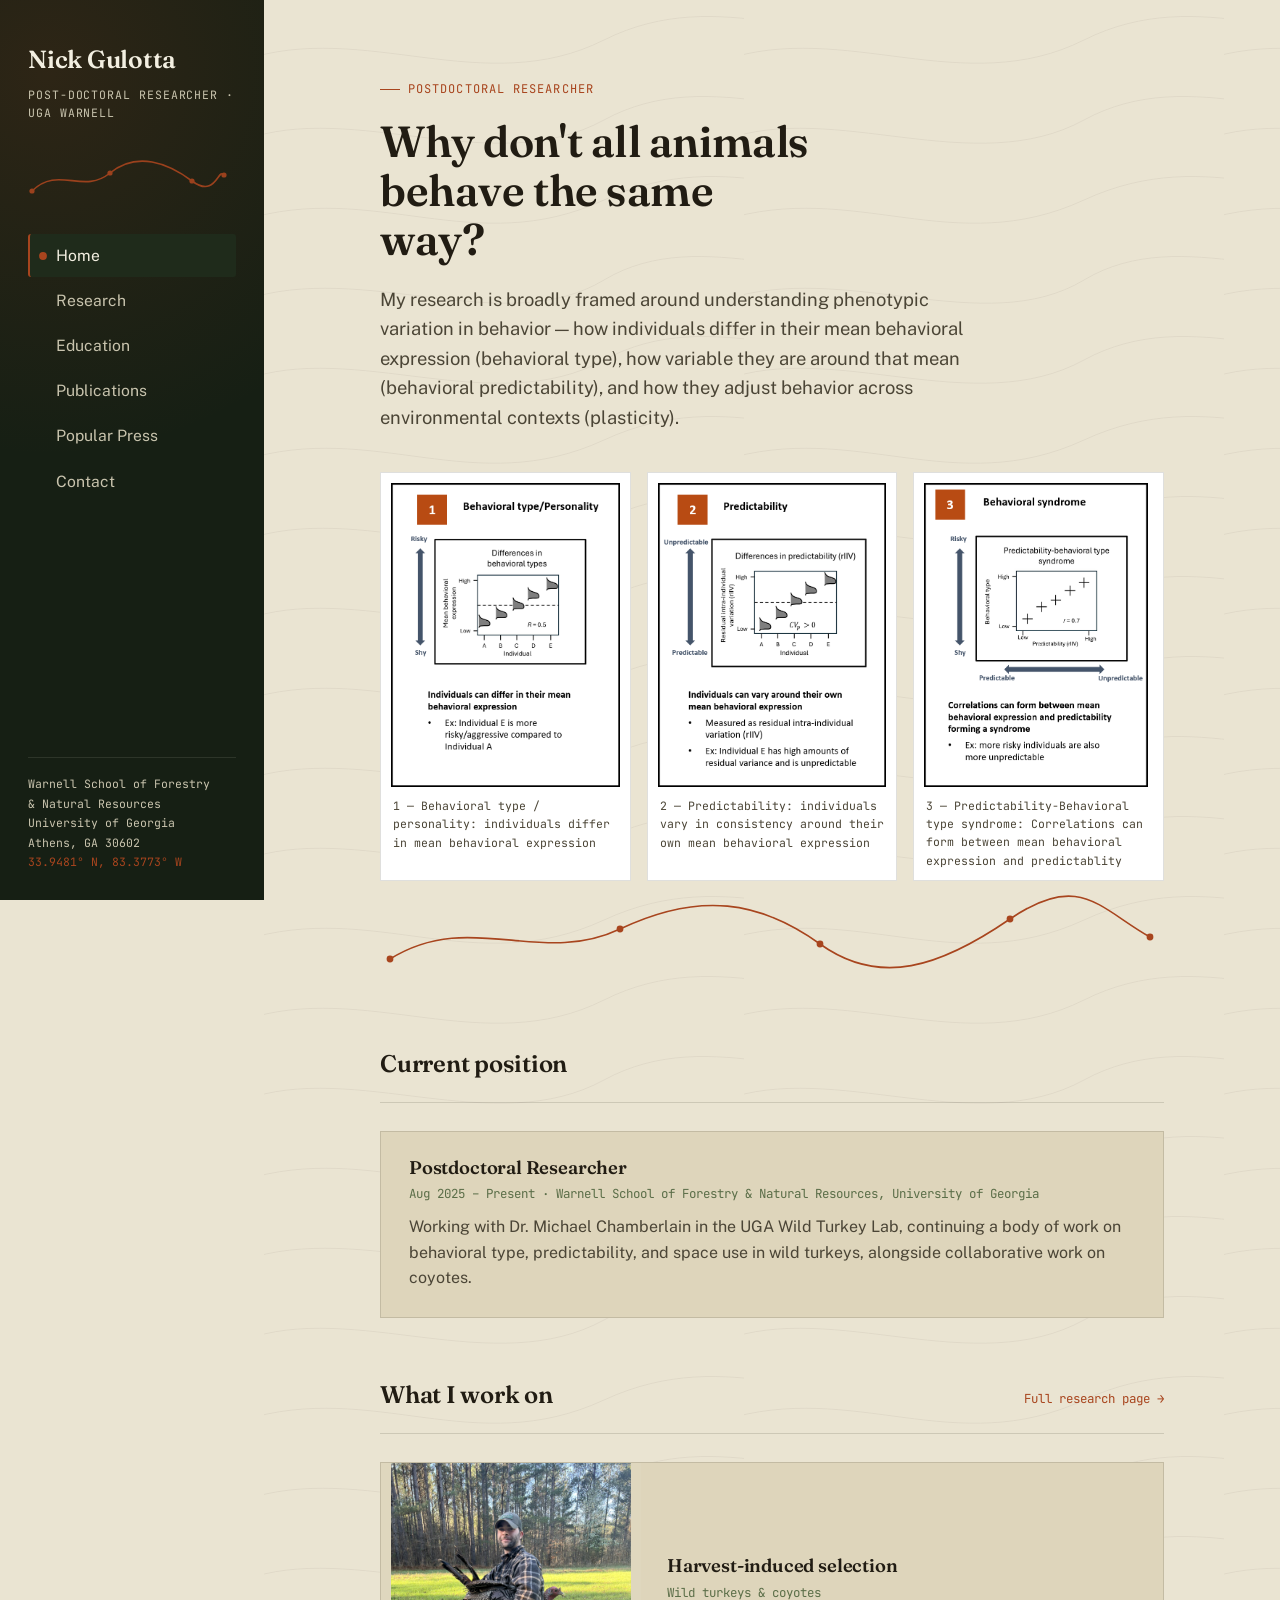
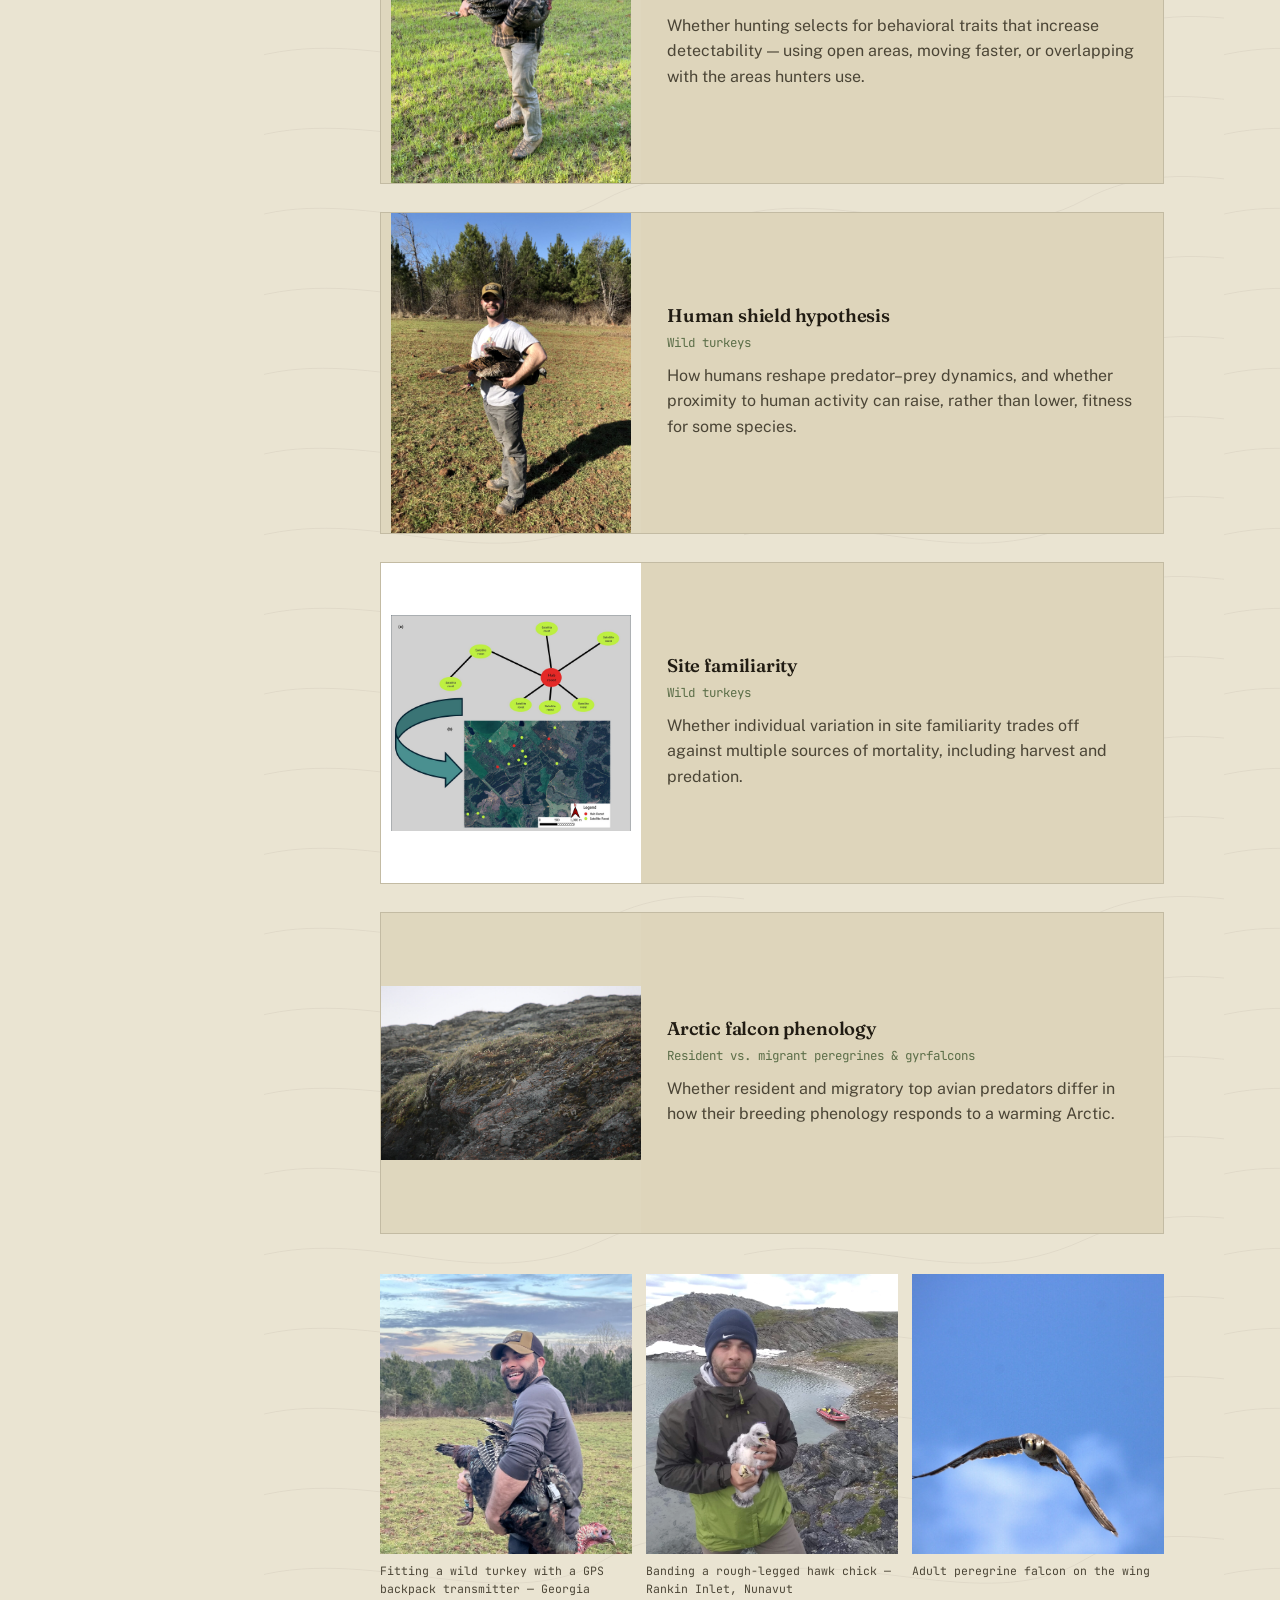
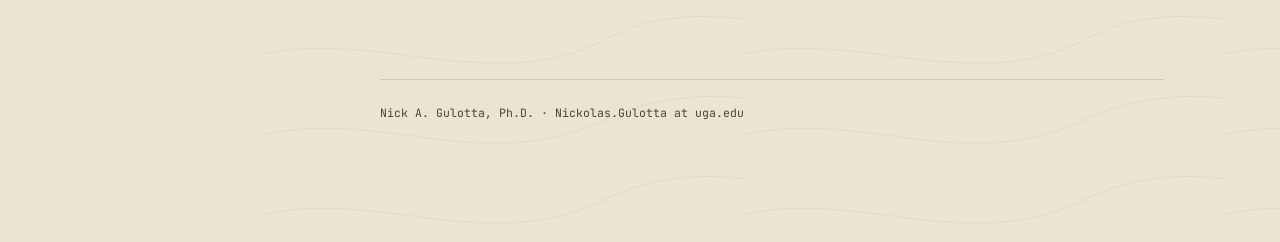
==== commit e5e099e9: "Update index.html" ====
--- a/index.html
+++ b/index.html
@@ -64,11 +64,11 @@
           </div>
           <div class="d-item">
             <img src="images/plot-predictability.png" alt="Diagram showing individuals differing in predictability of behavior around their mean">
-            <div class="d-cap">2 — Predictability: individuals vary in consistency around their own mean</div>
+            <div class="d-cap">2 — Predictability: individuals vary in consistency around their own mean behavioral expression</div>
           </div>
           <div class="d-item">
             <img src="images/plot-behavioral-syndrome.png" alt="Diagram showing a correlation between behavioral type and predictability, forming a behavioral syndrome">
-            <div class="d-cap">3 — Behavioral syndrome: type and predictability can correlate</div>
+            <div class="d-cap">3 — Predictability-Behavioral type syndrome: Correlations can form between mean behavioral expression and predictablity</div>
           </div>
         </div>
 
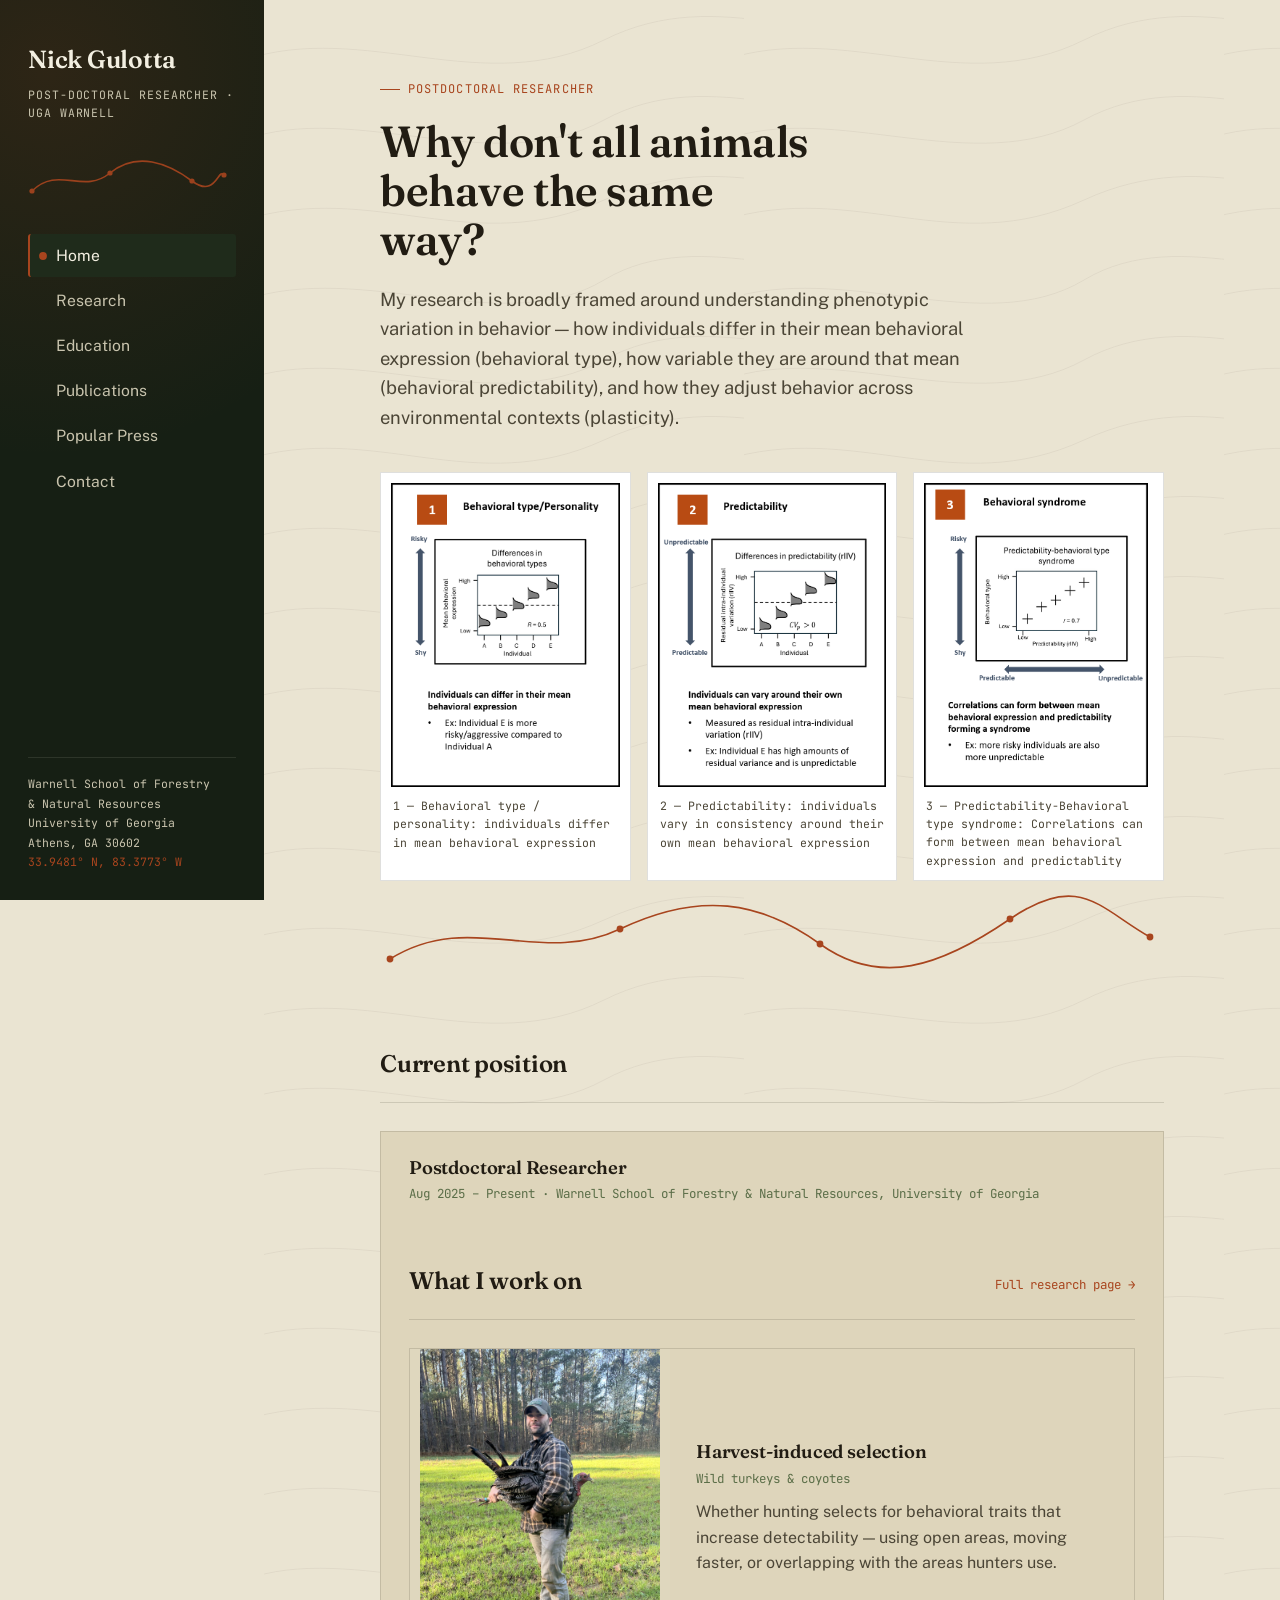
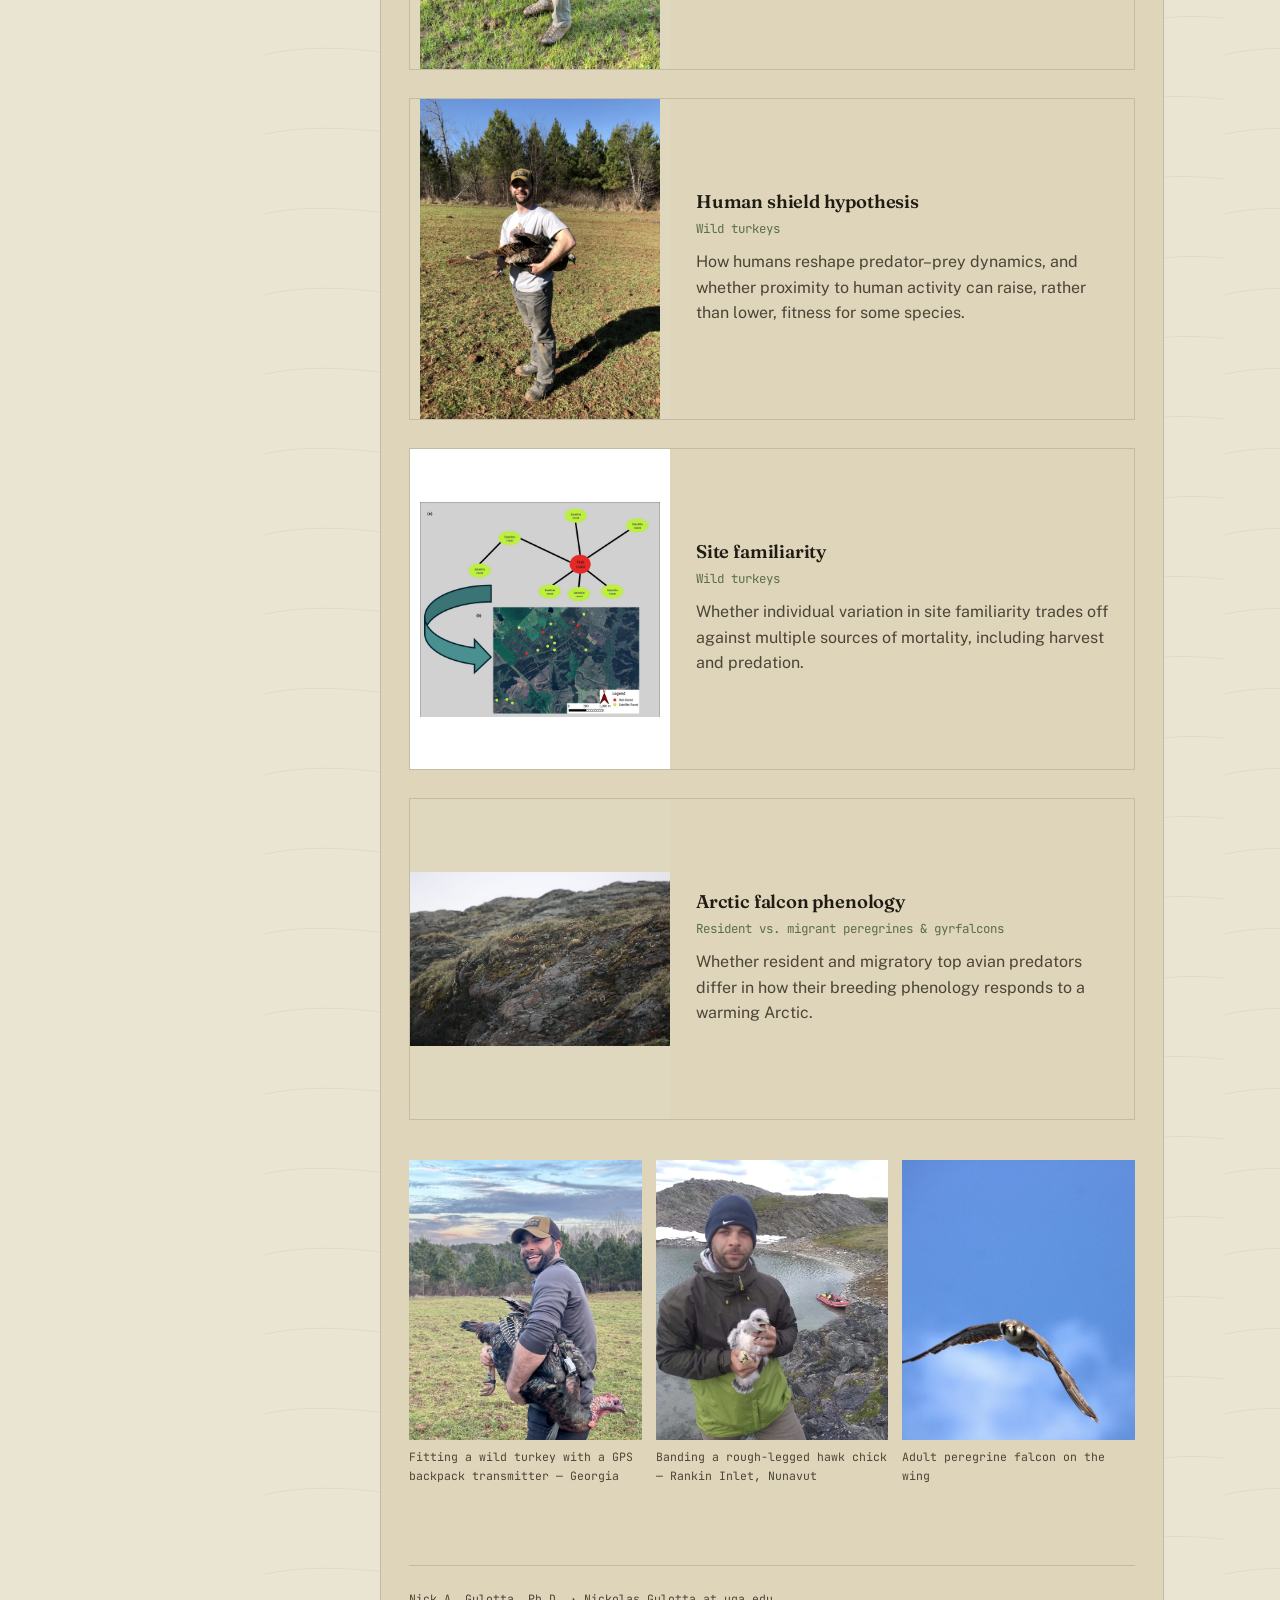
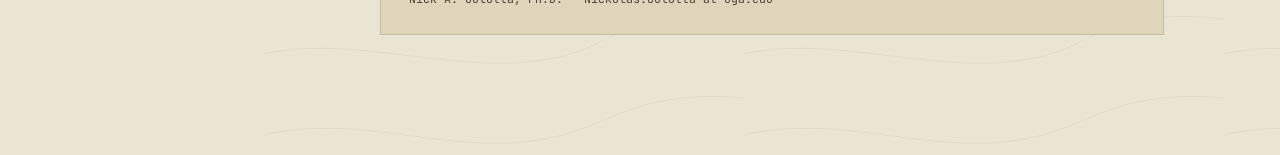
==== commit 7be56490: "Update index.html" ====
--- a/index.html
+++ b/index.html
@@ -91,9 +91,7 @@
         <div class="card">
           <h3>Postdoctoral Researcher</h3>
           <div class="meta">Aug 2025 – Present · Warnell School of Forestry &amp; Natural Resources, University of Georgia</div>
-          <p>Working with Dr. Michael Chamberlain in the UGA Wild Turkey Lab, continuing a body of work on behavioral type, predictability, and space use in wild turkeys, alongside collaborative work on coyotes.</p>
-        </div>
-      </section>
+          
 
       <section class="section">
         <div class="section-head">
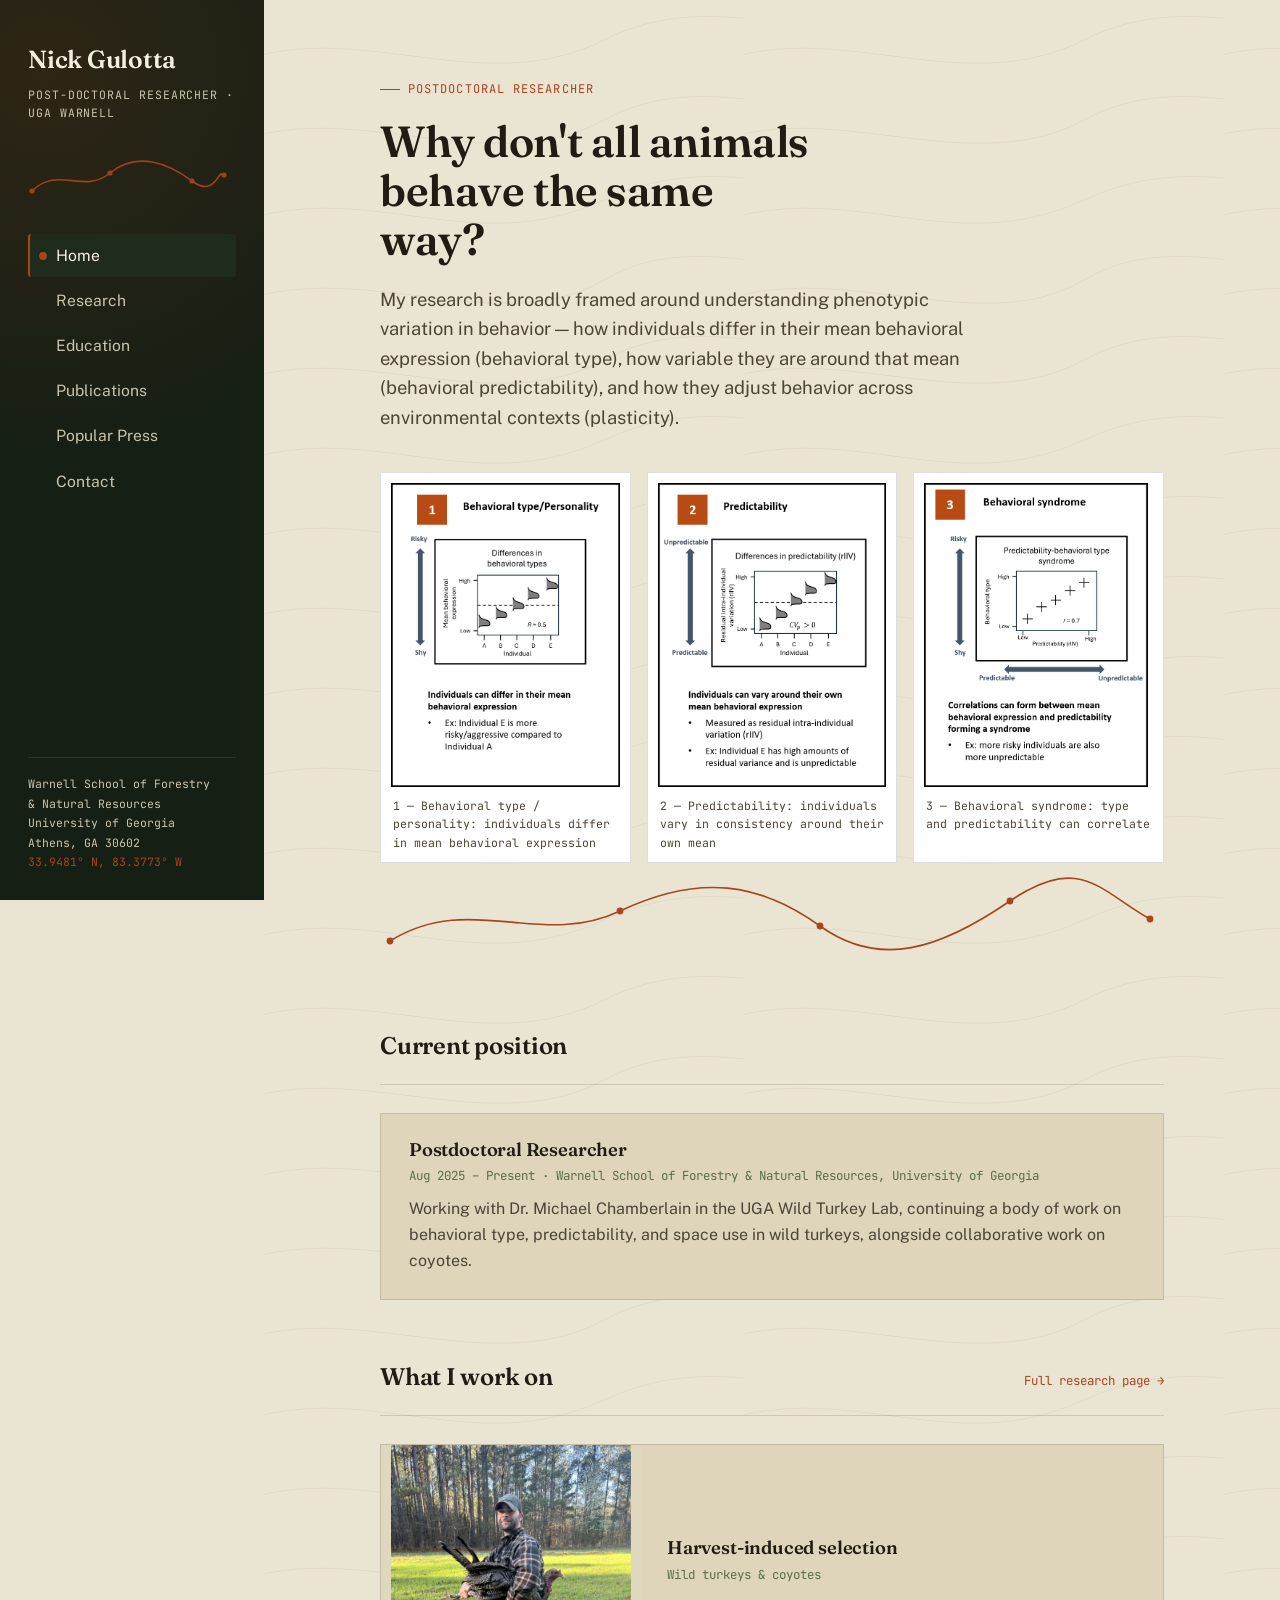
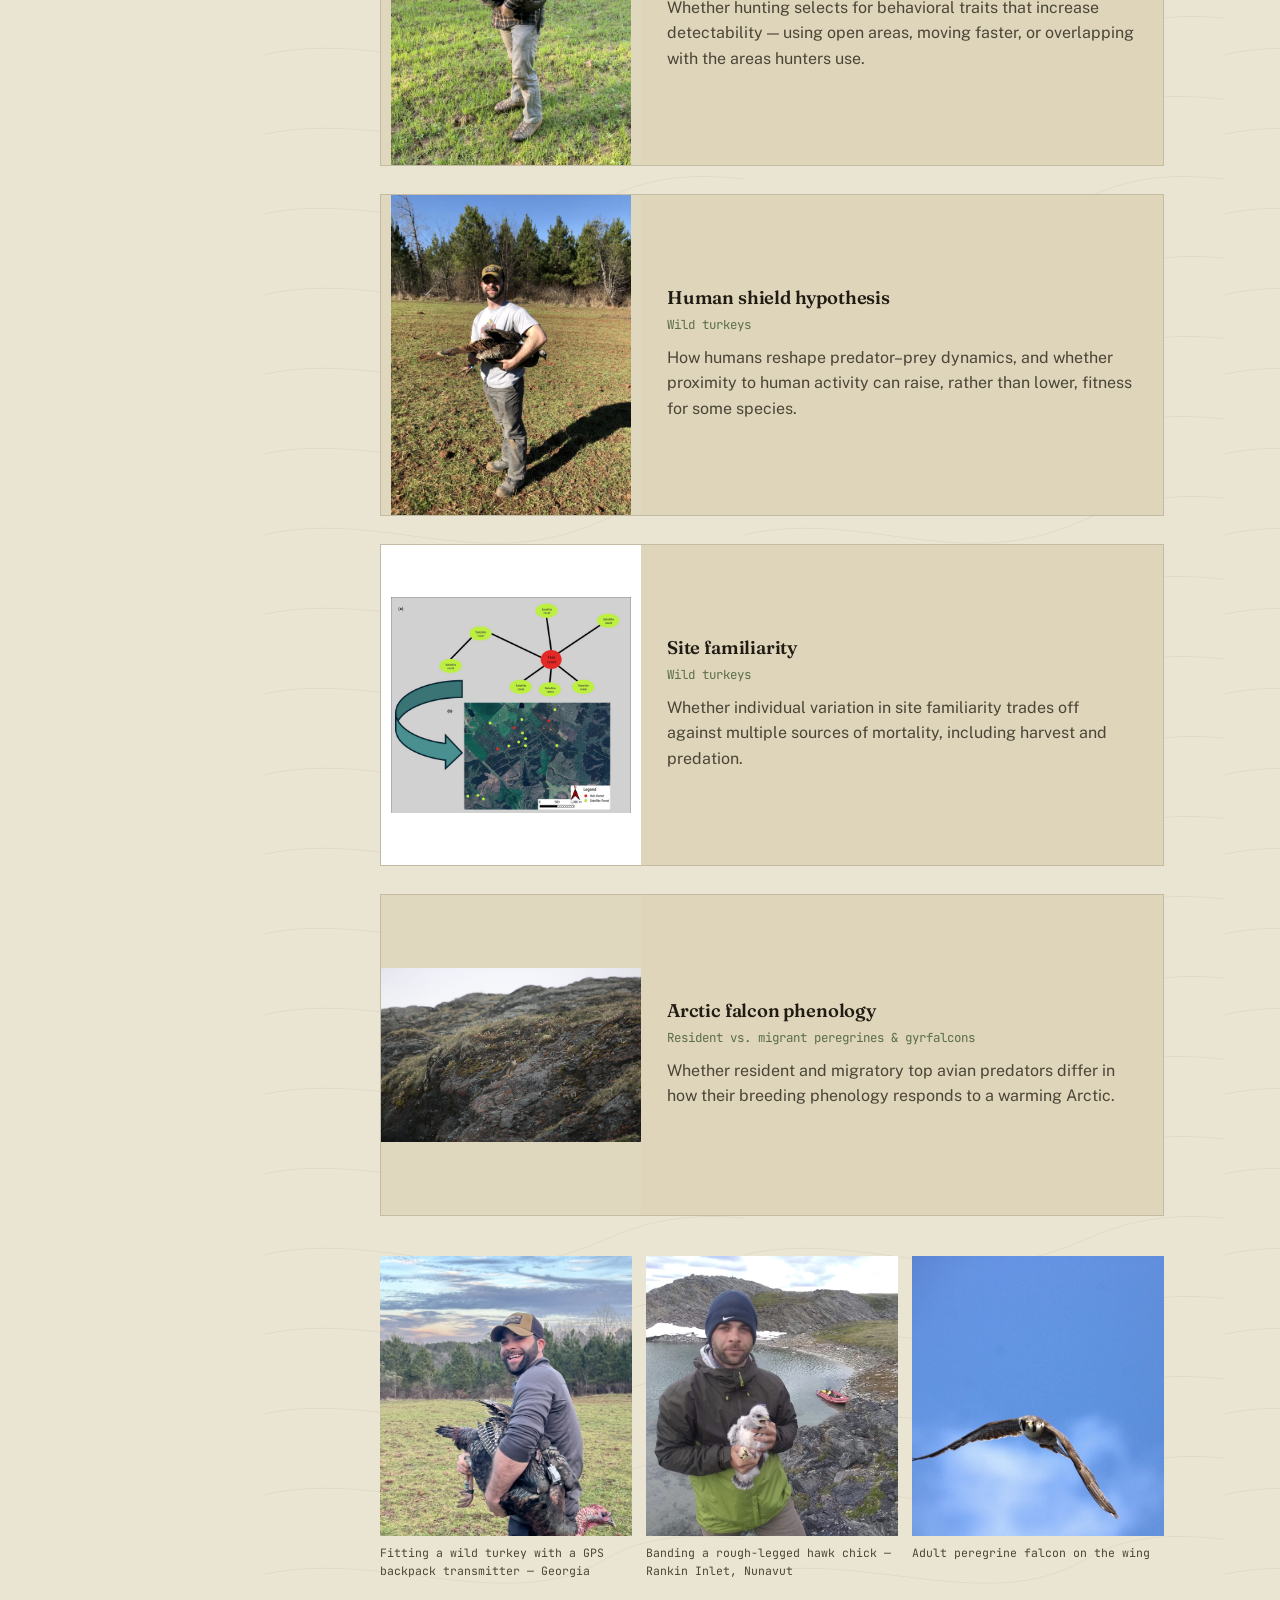
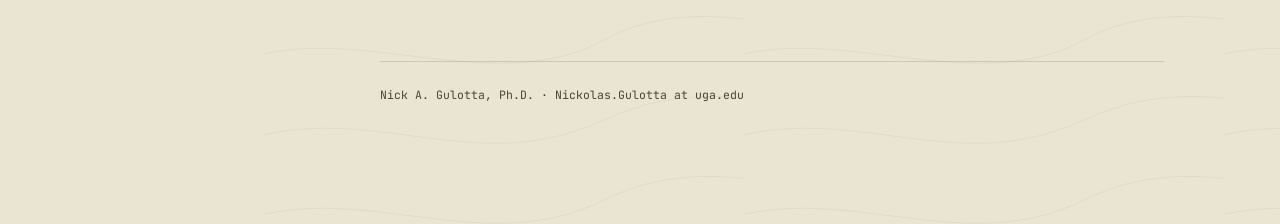
==== commit e871b87b: "Add files via upload" ====
--- a/index.html
+++ b/index.html
@@ -64,11 +64,11 @@
           </div>
           <div class="d-item">
             <img src="images/plot-predictability.png" alt="Diagram showing individuals differing in predictability of behavior around their mean">
-            <div class="d-cap">2 — Predictability: individuals vary in consistency around their own mean behavioral expression</div>
+            <div class="d-cap">2 — Predictability: individuals vary in consistency around their own mean</div>
           </div>
           <div class="d-item">
             <img src="images/plot-behavioral-syndrome.png" alt="Diagram showing a correlation between behavioral type and predictability, forming a behavioral syndrome">
-            <div class="d-cap">3 — Predictability-Behavioral type syndrome: Correlations can form between mean behavioral expression and predictablity</div>
+            <div class="d-cap">3 — Behavioral syndrome: type and predictability can correlate</div>
           </div>
         </div>
 
@@ -91,7 +91,9 @@
         <div class="card">
           <h3>Postdoctoral Researcher</h3>
           <div class="meta">Aug 2025 – Present · Warnell School of Forestry &amp; Natural Resources, University of Georgia</div>
-          
+          <p>Working with Dr. Michael Chamberlain in the UGA Wild Turkey Lab, continuing a body of work on behavioral type, predictability, and space use in wild turkeys, alongside collaborative work on coyotes.</p>
+        </div>
+      </section>
 
       <section class="section">
         <div class="section-head">
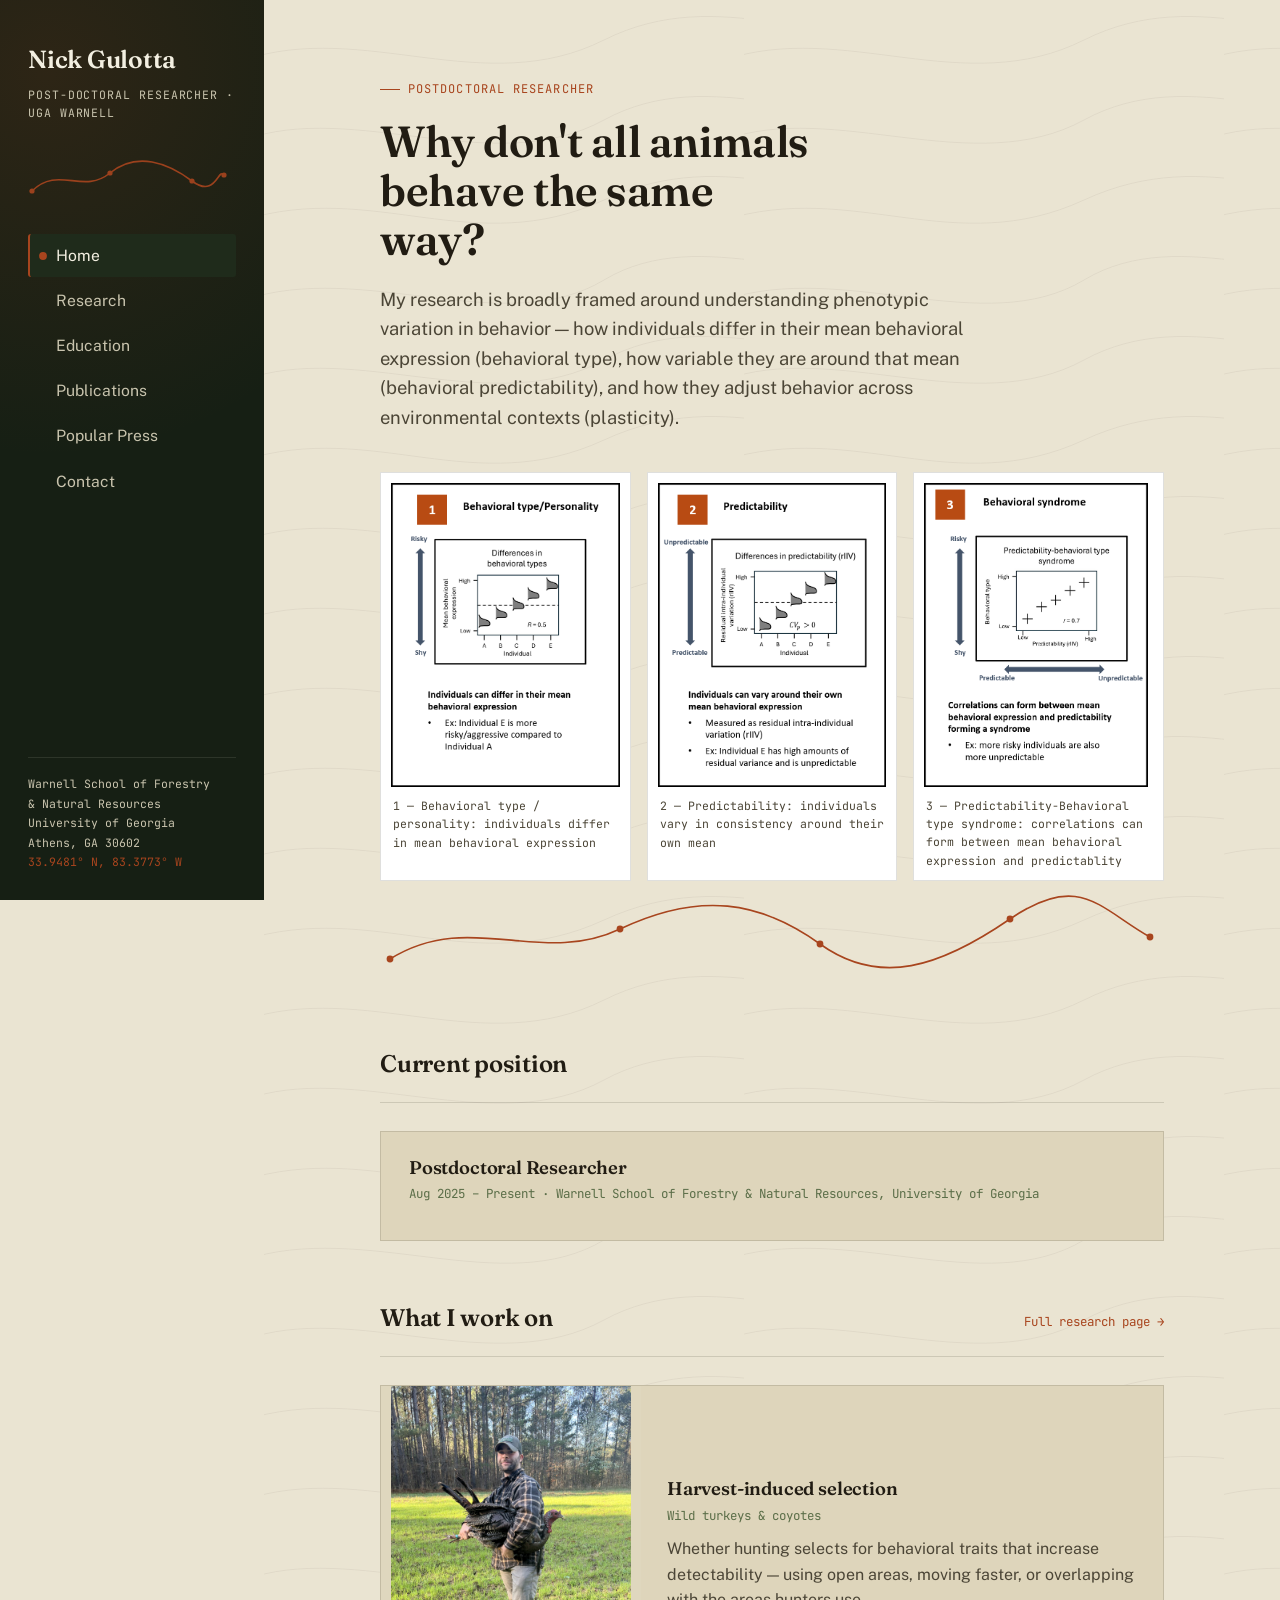
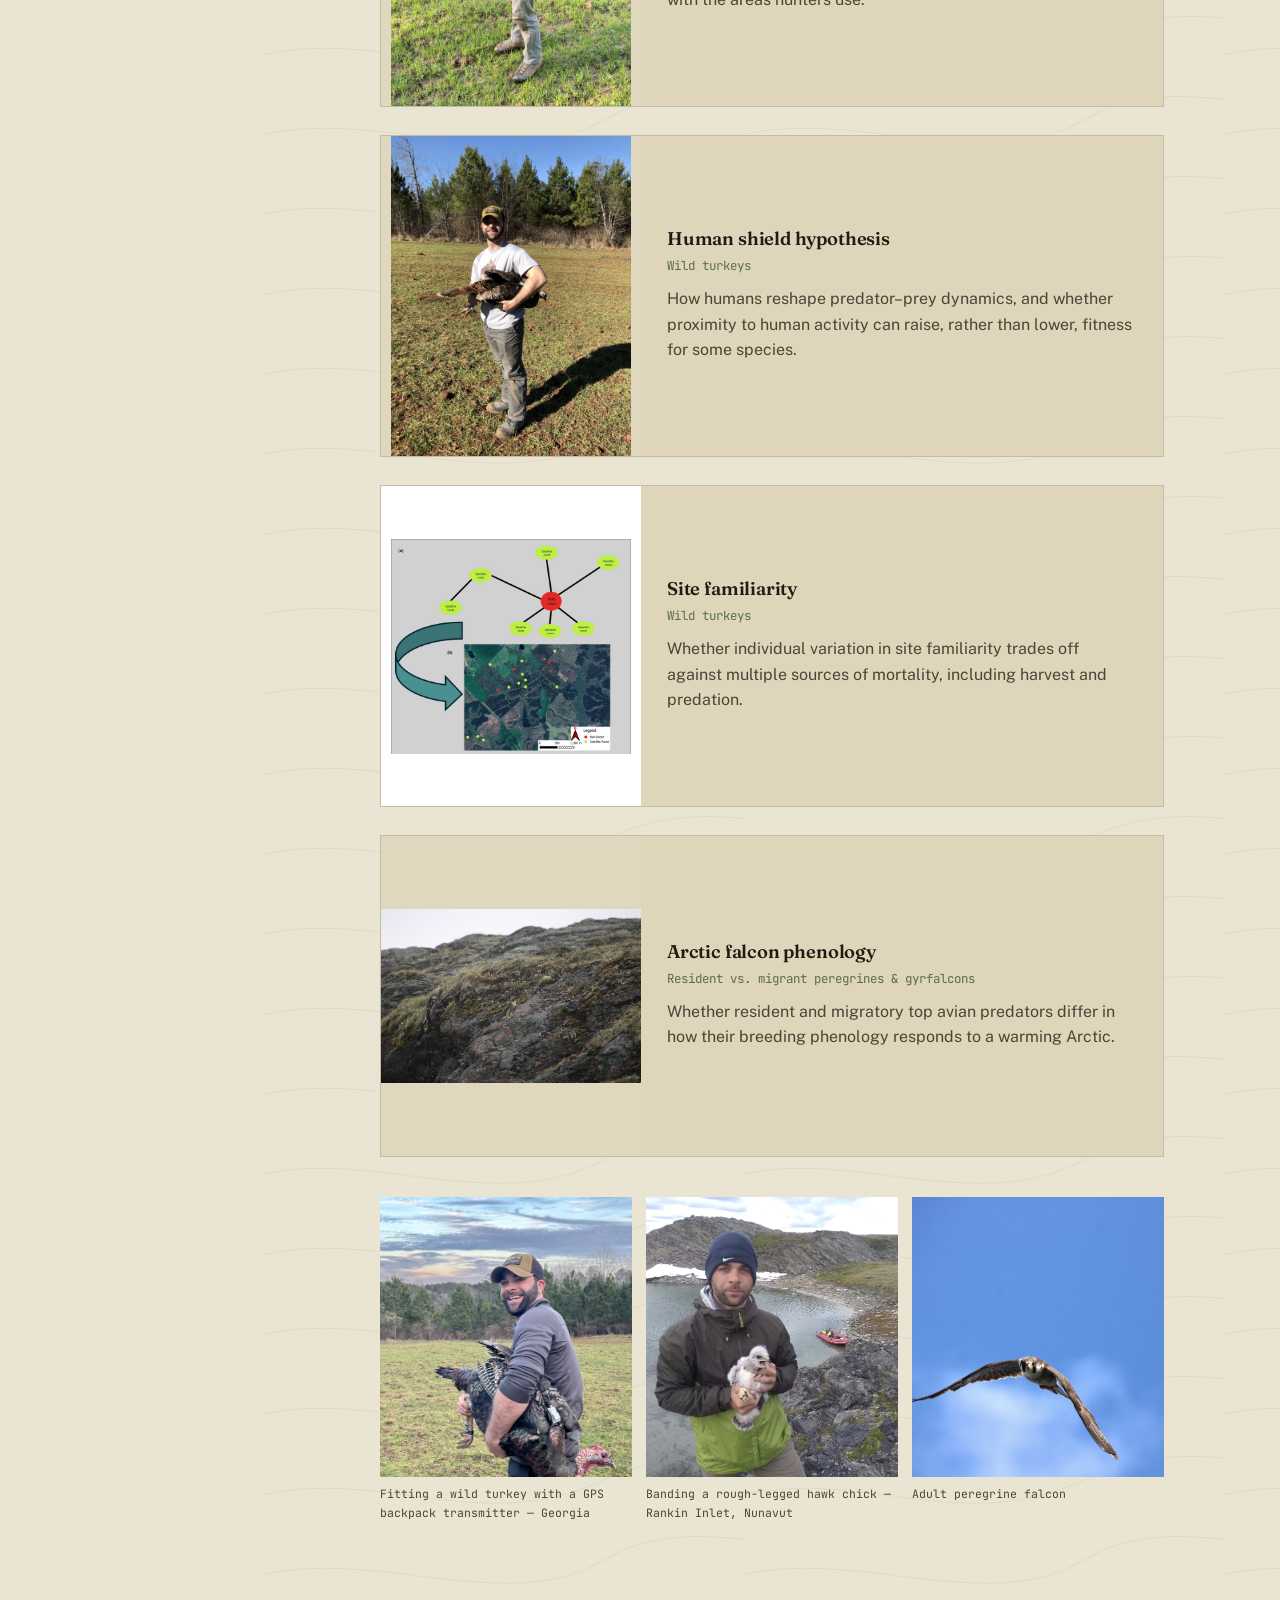
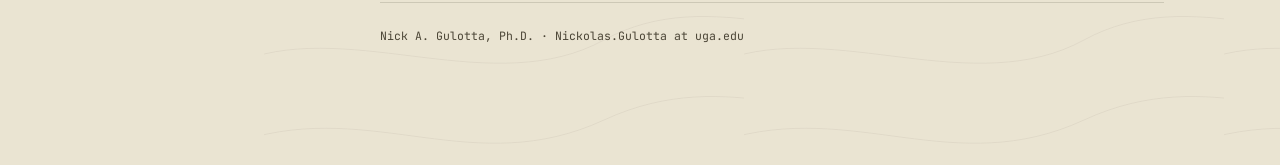
==== commit 6b5202e3: "Update index.html" ====
--- a/index.html
+++ b/index.html
@@ -68,7 +68,7 @@
           </div>
           <div class="d-item">
             <img src="images/plot-behavioral-syndrome.png" alt="Diagram showing a correlation between behavioral type and predictability, forming a behavioral syndrome">
-            <div class="d-cap">3 — Behavioral syndrome: type and predictability can correlate</div>
+            <div class="d-cap">3 — Predictability-Behavioral type syndrome: correlations can form between mean behavioral expression and predictablity</div>
           </div>
         </div>
 
@@ -91,7 +91,6 @@
         <div class="card">
           <h3>Postdoctoral Researcher</h3>
           <div class="meta">Aug 2025 – Present · Warnell School of Forestry &amp; Natural Resources, University of Georgia</div>
-          <p>Working with Dr. Michael Chamberlain in the UGA Wild Turkey Lab, continuing a body of work on behavioral type, predictability, and space use in wild turkeys, alongside collaborative work on coyotes.</p>
         </div>
       </section>
 
@@ -147,7 +146,7 @@
         </div>
         <div class="ps-item">
           <img src="images/falcon-flying.jpg" alt="Adult peregrine falcon in flight against a blue sky">
-          <div class="ps-cap">Adult peregrine falcon on the wing</div>
+          <div class="ps-cap">Adult peregrine falcon</div>
         </div>
       </div>
 
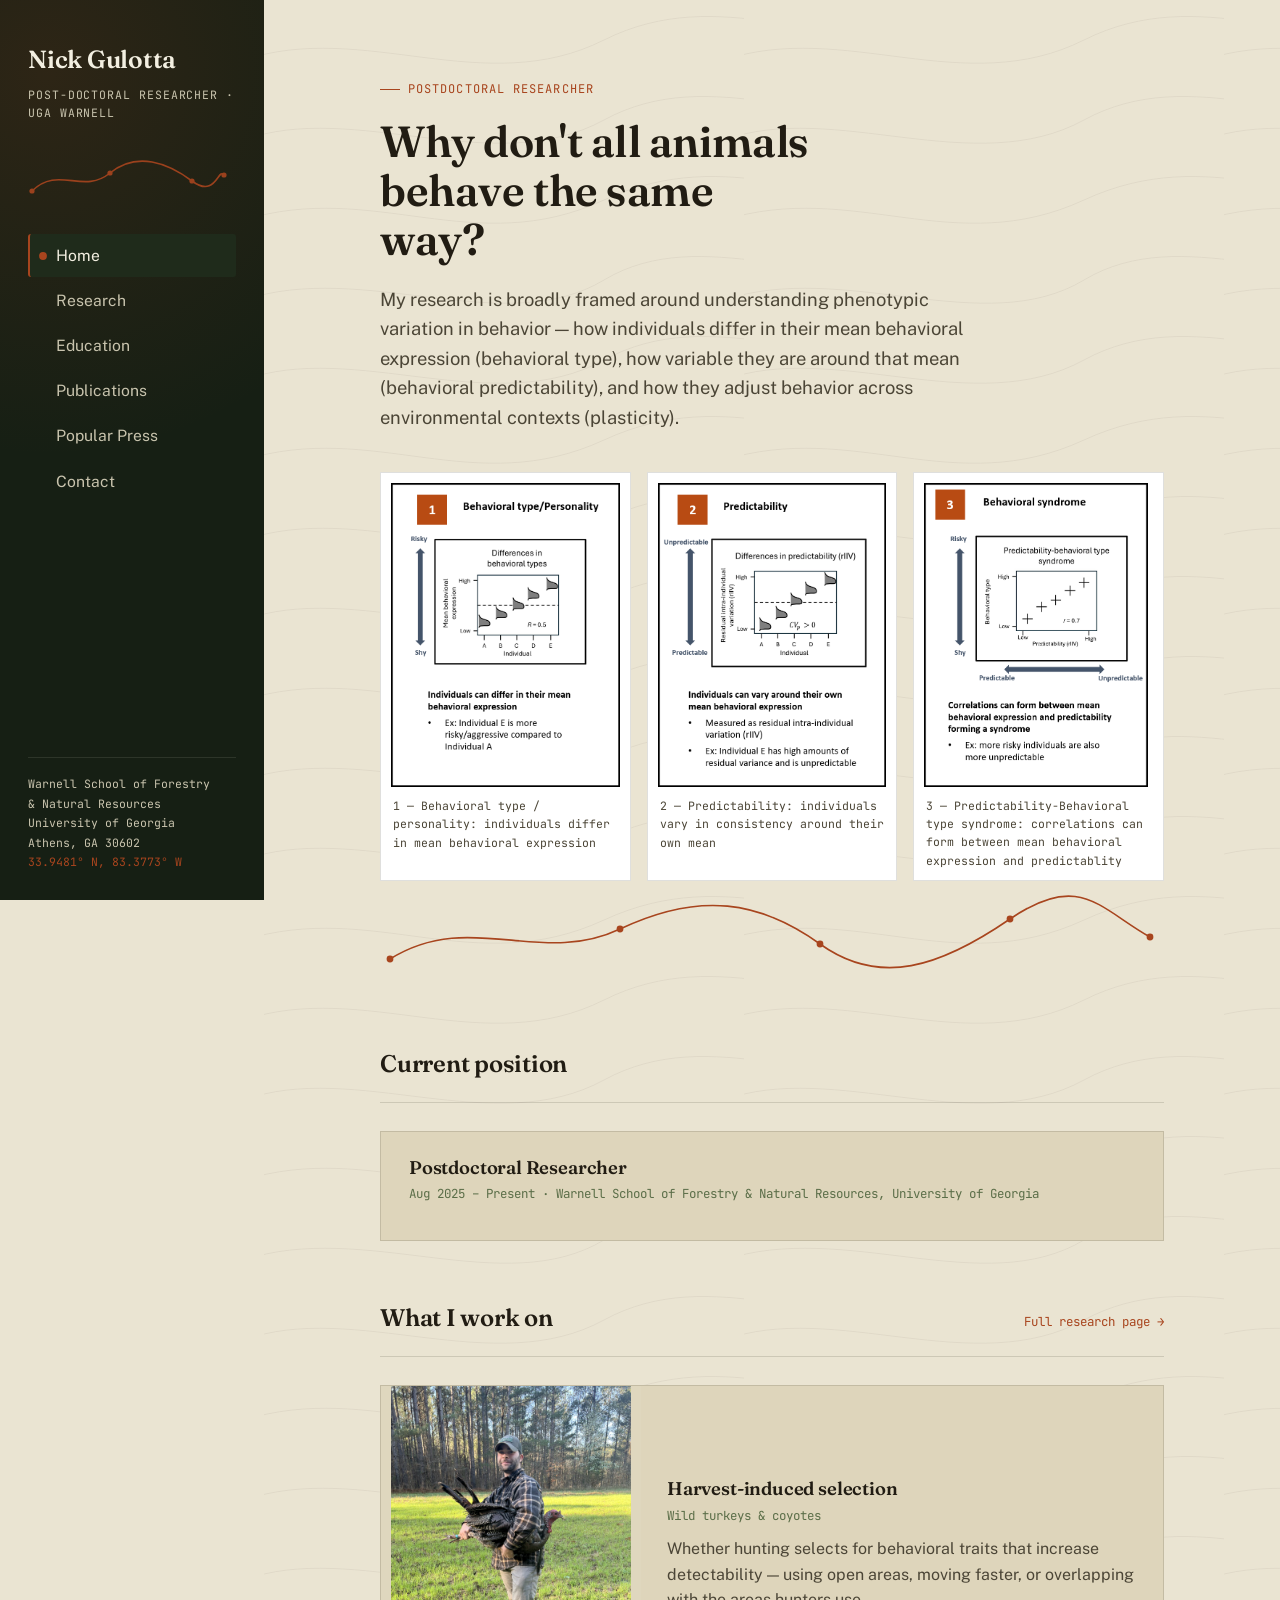
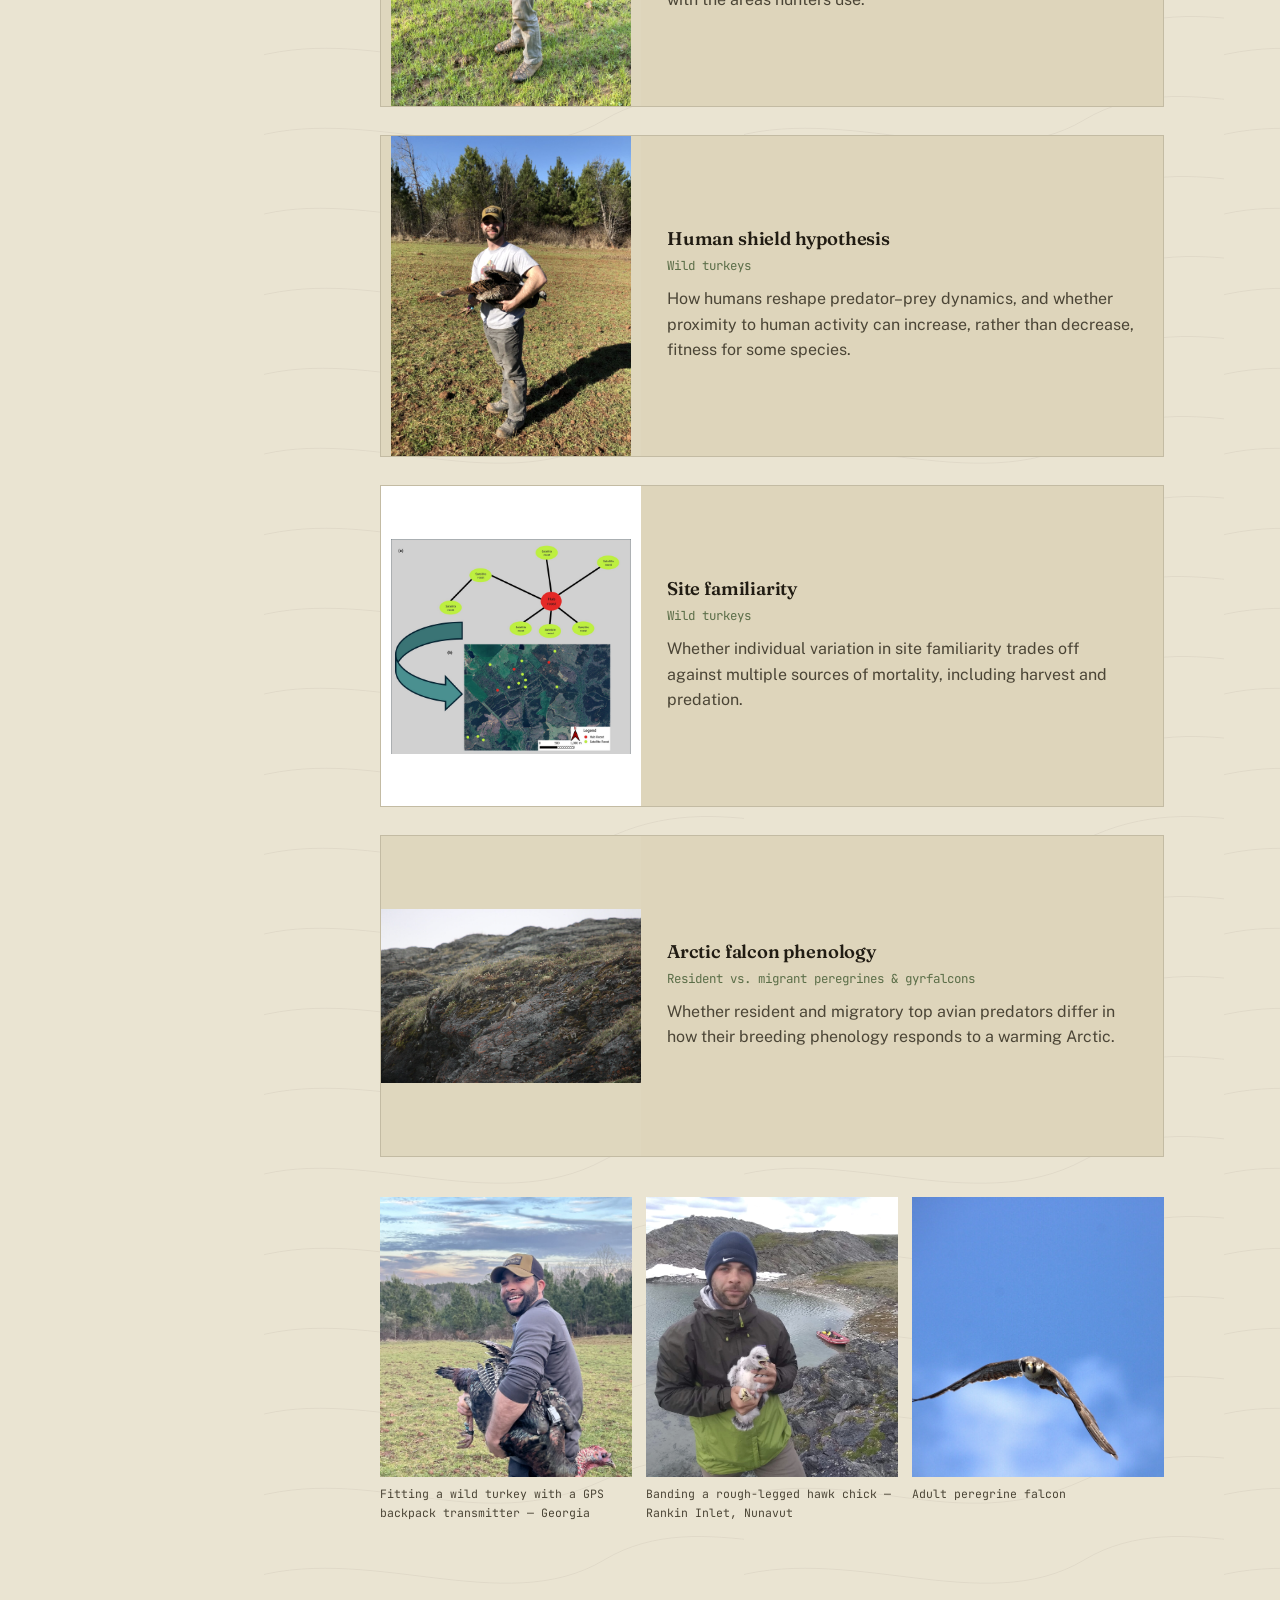
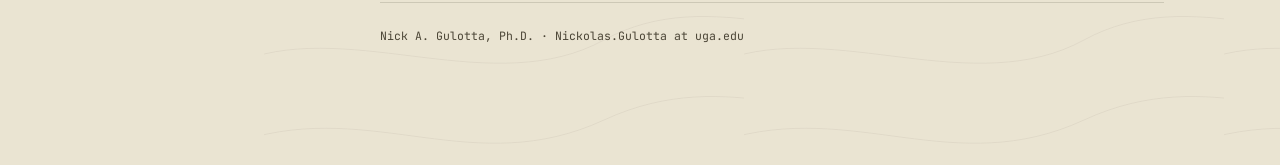
==== commit 622c92d0: "Update index.html" ====
--- a/index.html
+++ b/index.html
@@ -113,7 +113,7 @@
             <div class="card-body">
               <h3>Human shield hypothesis</h3>
               <div class="meta">Wild turkeys</div>
-              <p>How humans reshape predator–prey dynamics, and whether proximity to human activity can raise, rather than lower, fitness for some species.</p>
+              <p>How humans reshape predator–prey dynamics, and whether proximity to human activity can increase, rather than decrease, fitness for some species.</p>
             </div>
           </div>
           <div class="card with-photo">
